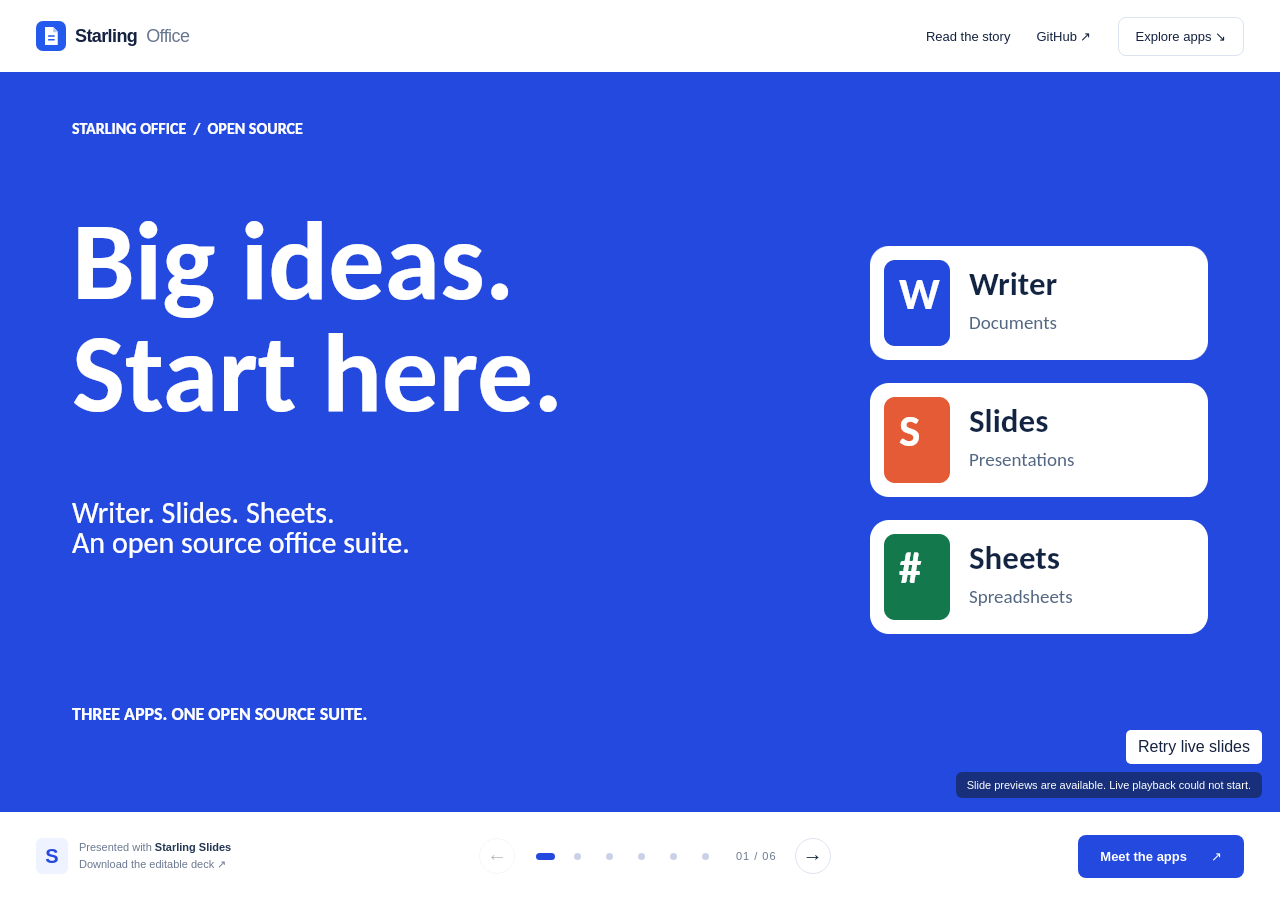
==== index.html @ 58fc08a1 "site: feature Writer, Slides, and Sheets across the landing deck" ====
<!doctype html>
<html lang="en">
<head>
  <meta charset="utf-8">
  <meta name="viewport" content="width=device-width, initial-scale=1">
  <meta name="theme-color" content="#2449df">
  <title>Starling Office — an open source office suite</title>
  <meta name="description" content="Big ideas start here. Writer, Slides, and Sheets: an open source office suite for documents, presentations, and spreadsheets. A presentation made and rendered with Starling Slides.">
  <link rel="canonical" href="https://openoffice.starling.build/">
  <meta property="og:title" content="Starling Office — big ideas start here">
  <meta property="og:description" content="Meet Writer, Slides, and Sheets. Documents, presentations, and spreadsheets, built in the open.">
  <meta property="og:type" content="website">
  <meta property="og:image" content="https://openoffice.starling.build/slides/wide-1.png?v=04f0ac3f4aed0755">
  <link rel="icon" href="favicon.svg" type="image/svg+xml">
  <link rel="stylesheet" href="styles.css?v=a0724e2d1c1235d0">
</head>
<body>
  <a class="skip" href="#presentation">Skip to presentation</a>
  <header class="header">
    <a class="brand" href="https://starling.build"><img src="favicon.svg" width="30" height="30" alt="">Starling <span>Office</span></a>
    <div class="header-links"><button id="read-text" type="button">Read the story</button><a href="https://github.com/starling-build/starling">GitHub ↗</a><a class="open-apps" href="#2">Explore apps ↘</a></div>
  </header>
  <main id="presentation" aria-label="Starling Office presentation">
    <div class="stage" id="stage">
      <picture id="poster"><source media="(max-aspect-ratio: 1/1)" srcset="slides/tall-1.png?v=04f0ac3f4aed0755"><img src="slides/wide-1.png?v=04f0ac3f4aed0755" alt="Big ideas. Start here. Writer, Slides, and Sheets. An open source office suite." fetchpriority="high" width="1280" height="720"></picture>
      <canvas id="starling" tabindex="0" role="img" aria-label="Starling Slides presentation" aria-describedby="slide-description"></canvas>
      <div class="load-status" id="load-status" role="status">Starting live slides…</div>
      <button id="retry" type="button" hidden>Retry live slides</button>
    </div>
    <p class="sr-only" id="slide-description">Writer, Slides, and Sheets. An open source office suite. Documents, presentations, and spreadsheets, built in the open.</p>
  </main>
  <footer class="controls">
    <div class="credit"><span class="slides-icon" aria-hidden="true">S</span><span>Presented with <strong>Starling Slides</strong><a id="download-deck" href="slides/landing-wide.pptx?v=04f0ac3f4aed0755" download>Download the editable deck ↗</a></span></div>
    <nav class="slide-navigation" aria-label="Presentation slides"><button id="previous" type="button" aria-label="Previous slide" disabled>←</button><div class="dots"><button type="button" data-slide="0" aria-label="Slide 1: Introduction" aria-current="step"></button><button type="button" data-slide="1" aria-label="Slide 2: Writer"></button><button type="button" data-slide="2" aria-label="Slide 3: Slides"></button><button type="button" data-slide="3" aria-label="Slide 4: Sheets"></button><button type="button" data-slide="4" aria-label="Slide 5: Platforms"></button><button type="button" data-slide="5" aria-label="Slide 6: Open source"></button></div><span id="position" aria-live="polite" aria-atomic="true">01 / 06</span><button id="next" type="button" aria-label="Next slide">→</button></nav>
    <a class="slide-action" id="slide-action" href="#2">Meet the apps <span aria-hidden="true">↗</span></a>
  </footer>
  <dialog id="story"><button id="close-story" type="button" aria-label="Close story">×</button><article>
    <h1>Starling Office</h1><h2>Big ideas. Start here.</h2><p>Writer, Slides, and Sheets. An open source office suite for documents, presentations, and spreadsheets.</p>
    <h2 id="writer-details">Writer — write something great.</h2><p>A familiar ribbon. A clean page. Fonts, styles, tables, and pictures. Open and save DOCX, RTF, Markdown, and plain text. <a href="https://writer.starling.build/">Open Writer</a>.</p>
    <h2 id="slides-details">Slides — make your point.</h2><p>Build presentations with themes, shapes, tables, charts, and animations. Present with speaker notes. Open and save PPTX. This page itself is an editable presentation rendered by Starling Slides.</p>
    <h2 id="sheets-details">Sheets — let the numbers tell the story.</h2><p>Organize data with formulas, tables, sorting, and filters. Work across multiple sheets, format cells, and open and save XLSX and CSV.</p>
    <h2>Your office. Everywhere.</h2><p>The platform roadmap spans macOS, Windows, Linux, iOS, Android, and the web.</p>
    <h2>Open code. Shared ambition.</h2><p>Writer, Slides, and Sheets are built on the Starling SDK. Apache 2.0 licensed. <a href="https://github.com/starling-build/starling">Explore the project</a>.</p>
  </article></dialog>
  <noscript><div class="no-script">Browse the <a href="slides/landing-wide.pptx?v=04f0ac3f4aed0755">presentation deck</a>, or <a href="https://writer.starling.build/">open Writer</a>. JavaScript enables live slides.</div></noscript>
  <script type="module" src="slides.js?v=04f0ac3f4aed0755"></script>
</body>
</html>
---- styles.css ----
:root { font-family: -apple-system,BlinkMacSystemFont,"Segoe UI",sans-serif; color:#152340; background:#f7f9ff; font-synthesis:none; }
* { box-sizing:border-box; }
body { margin:0; height:100vh; height:100dvh; display:grid; grid-template-rows:72px minmax(0,1fr) 88px; overflow:hidden; }
a { color:inherit; text-decoration:none; } a:hover { text-decoration:underline; text-underline-offset:4px; }
button { color:inherit; font:inherit; cursor:pointer; } button:disabled { cursor:default; opacity:.3; }
button:focus-visible,a:focus-visible,canvas:focus-visible { outline:3px solid #ffb640; outline-offset:4px; }
button[hidden] { display:none; }
.header { display:flex; align-items:center; justify-content:space-between; padding:0 36px; gap:20px; background:#fff; }
.brand { display:flex; align-items:center; gap:9px; font-size:18px; font-weight:750; letter-spacing:-.6px; }.brand span { font-weight:450; color:#687690; }
.header-links { display:flex; align-items:center; gap:26px; font-size:13px; }.header-links button { background:none; border:0; padding:10px 0; }
.open-apps { border:1px solid #dce3f0; border-radius:8px; padding:11px 17px; }
main { min-height:0; overflow:hidden; background:#2449df; }
.stage { width:100%; height:100%; position:relative; overflow:hidden; }
canvas,#poster { display:block; position:absolute; inset:0; width:100%; height:100%; }
canvas { touch-action:none; opacity:0; transition:opacity .25s; }
.stage.live canvas { opacity:1; }.stage.live #poster { visibility:hidden; }
#poster img { width:100%; height:100%; object-fit:contain; display:block; }
.load-status { position:absolute; bottom:14px; right:18px; padding:7px 11px; color:#fff; background:#142756b8; border-radius:6px; font-size:11px; pointer-events:none; }
.load-status:empty { display:none; } #retry { position:absolute; bottom:48px; right:18px; background:white; border:0; border-radius:5px; padding:8px 12px; }
.controls { background:#fff; display:flex; align-items:center; justify-content:space-between; gap:20px; padding:0 36px; }
.credit { display:flex; align-items:center; gap:11px; font-size:11px; color:#6c7991; }.credit strong { color:#243653; font-weight:650; }.credit a { display:block; font-size:11px; margin-top:5px; }.slides-icon { display:grid; place-items:center; width:32px; height:36px; background:#eff2ff; color:#2449df; font-weight:750; font-size:20px; border-radius:6px; }
.slide-navigation { display:flex; align-items:center; gap:18px; }.slide-navigation>button { width:36px; height:36px; border:1px solid #dce3f0; border-radius:50%; background:#fff; font-size:20px; }.dots { display:flex; gap:7px; }.dots button { width:25px; height:32px; position:relative; border:0; background:transparent; padding:0; }.dots button:before { content:""; width:7px; height:7px; border-radius:50%; position:absolute; left:9px; top:13px; background:#c9d2e5; }.dots button[aria-current]:before { background:#2449df; width:19px; border-radius:6px; left:3px; }
#position { font-size:11px; letter-spacing:1px; font-variant-numeric:tabular-nums; color:#6c7991; white-space:nowrap; }.slide-action { background:#2449df; color:#fff; border-radius:8px; padding:14px 22px; font-size:13px; font-weight:650; min-width:146px; display:flex; justify-content:space-between; gap:24px; }
.sr-only,.skip:not(:focus) { position:absolute; width:1px; height:1px; overflow:hidden; clip-path:inset(50%); white-space:nowrap; }.skip:focus { position:fixed; z-index:10; background:white; padding:12px; }
dialog { border:0; border-radius:14px; padding:40px; max-width:650px; max-height:85dvh; color:#152340; line-height:1.6; } dialog::backdrop { background:#081735a8; } dialog h1 { font-size:32px; } dialog h2 { margin-top:28px; } dialog a { color:#2449df; text-decoration:underline; } #close-story { position:sticky; top:0; z-index:1; float:right; border:0; background:#fff; font-size:30px; }.no-script { position:fixed; bottom:90px; left:20px; padding:10px; background:#fff; }
@media(max-width:760px) { body { grid-template-rows:60px minmax(0,1fr) 114px; }.header { padding:0 18px; }.brand { font-size:16px; }.brand img { width:26px; height:26px; }.header-links { gap:12px; }.header-links>a:not(.open-apps) { display:none; }.header-links button { font-size:11px; }.open-apps { font-size:11px; padding:9px; }.controls { padding:12px 18px; display:grid; grid-template-columns:1fr auto; gap:6px 16px; }.credit { grid-column:1; font-size:9px; gap:7px; }.credit a { font-size:9px; margin-top:3px; }.slides-icon { width:25px; height:28px; font-size:16px; }.slide-navigation { grid-row:1; grid-column:1/-1; justify-content:center; gap:10px; }.dots { gap:2px; }.slide-action { grid-row:2; grid-column:2; font-size:11px; padding:10px 12px; min-width:118px; }.load-status { font-size:10px; bottom:7px; right:8px; } }
@media(max-width:370px) { .slide-navigation { gap:6px; }.slide-navigation>button { width:32px; height:32px; }.dots button { width:21px; }.dots button:before { left:7px; }.dots button[aria-current]:before { width:17px; left:2px; } .header-links button { display:none; }.credit>span:last-child { max-width:140px; } }
@media(prefers-reduced-motion:reduce) { canvas { transition:none; } }
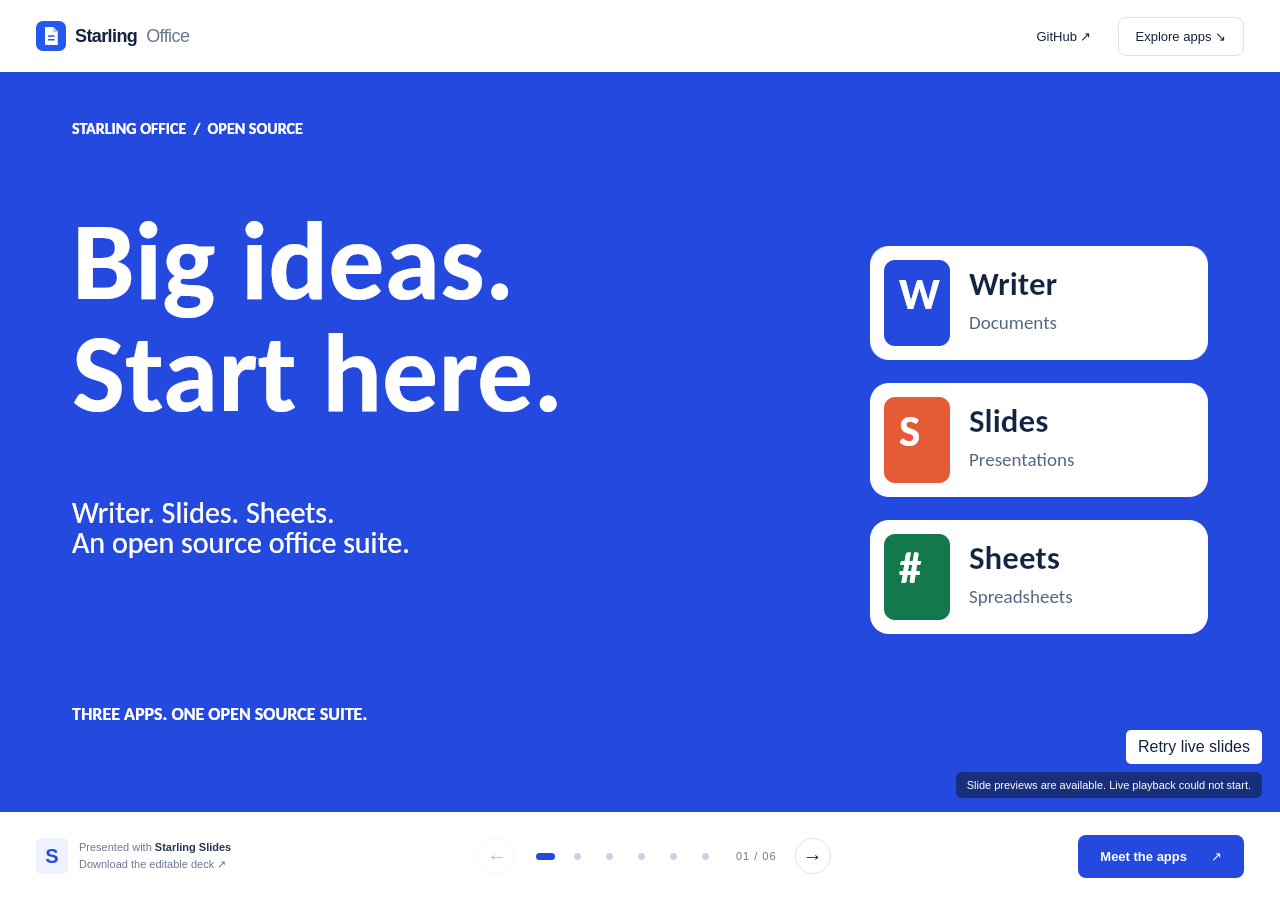
==== commit 503fdcbf: "site: publish editable Writer illustration and live app links Deploy the Office landing presentation" ====
--- a/index.html
+++ b/index.html
@@ -10,19 +10,19 @@
   <meta property="og:title" content="Starling Office — big ideas start here">
   <meta property="og:description" content="Meet Writer, Slides, and Sheets. Documents, presentations, and spreadsheets, built in the open.">
   <meta property="og:type" content="website">
-  <meta property="og:image" content="https://openoffice.starling.build/slides/wide-1.png?v=04f0ac3f4aed0755">
+  <meta property="og:image" content="https://openoffice.starling.build/slides/wide-1.png?v=437b6fef0f43a33a">
   <link rel="icon" href="favicon.svg" type="image/svg+xml">
-  <link rel="stylesheet" href="styles.css?v=a0724e2d1c1235d0">
+  <link rel="stylesheet" href="styles.css?v=a1c2450fe311304c">
 </head>
 <body>
   <a class="skip" href="#presentation">Skip to presentation</a>
   <header class="header">
     <a class="brand" href="https://starling.build"><img src="favicon.svg" width="30" height="30" alt="">Starling <span>Office</span></a>
-    <div class="header-links"><button id="read-text" type="button">Read the story</button><a href="https://github.com/starling-build/starling">GitHub ↗</a><a class="open-apps" href="#2">Explore apps ↘</a></div>
+    <div class="header-links"><a href="https://github.com/starling-build/starling">GitHub ↗</a><a class="open-apps" href="#2">Explore apps ↘</a></div>
   </header>
   <main id="presentation" aria-label="Starling Office presentation">
     <div class="stage" id="stage">
-      <picture id="poster"><source media="(max-aspect-ratio: 1/1)" srcset="slides/tall-1.png?v=04f0ac3f4aed0755"><img src="slides/wide-1.png?v=04f0ac3f4aed0755" alt="Big ideas. Start here. Writer, Slides, and Sheets. An open source office suite." fetchpriority="high" width="1280" height="720"></picture>
+      <picture id="poster"><source media="(max-aspect-ratio: 1/1)" srcset="slides/tall-1.png?v=437b6fef0f43a33a"><img src="slides/wide-1.png?v=437b6fef0f43a33a" alt="Big ideas. Start here. Writer, Slides, and Sheets. An open source office suite." fetchpriority="high" width="1280" height="720"></picture>
       <canvas id="starling" tabindex="0" role="img" aria-label="Starling Slides presentation" aria-describedby="slide-description"></canvas>
       <div class="load-status" id="load-status" role="status">Starting live slides…</div>
       <button id="retry" type="button" hidden>Retry live slides</button>
@@ -30,19 +30,11 @@
     <p class="sr-only" id="slide-description">Writer, Slides, and Sheets. An open source office suite. Documents, presentations, and spreadsheets, built in the open.</p>
   </main>
   <footer class="controls">
-    <div class="credit"><span class="slides-icon" aria-hidden="true">S</span><span>Presented with <strong>Starling Slides</strong><a id="download-deck" href="slides/landing-wide.pptx?v=04f0ac3f4aed0755" download>Download the editable deck ↗</a></span></div>
+    <div class="credit"><span class="slides-icon" aria-hidden="true">S</span><span>Presented with <strong>Starling Slides</strong><a id="download-deck" href="slides/landing-wide.pptx?v=437b6fef0f43a33a" download>Download the editable deck ↗</a></span></div>
     <nav class="slide-navigation" aria-label="Presentation slides"><button id="previous" type="button" aria-label="Previous slide" disabled>←</button><div class="dots"><button type="button" data-slide="0" aria-label="Slide 1: Introduction" aria-current="step"></button><button type="button" data-slide="1" aria-label="Slide 2: Writer"></button><button type="button" data-slide="2" aria-label="Slide 3: Slides"></button><button type="button" data-slide="3" aria-label="Slide 4: Sheets"></button><button type="button" data-slide="4" aria-label="Slide 5: Platforms"></button><button type="button" data-slide="5" aria-label="Slide 6: Open source"></button></div><span id="position" aria-live="polite" aria-atomic="true">01 / 06</span><button id="next" type="button" aria-label="Next slide">→</button></nav>
     <a class="slide-action" id="slide-action" href="#2">Meet the apps <span aria-hidden="true">↗</span></a>
   </footer>
-  <dialog id="story"><button id="close-story" type="button" aria-label="Close story">×</button><article>
-    <h1>Starling Office</h1><h2>Big ideas. Start here.</h2><p>Writer, Slides, and Sheets. An open source office suite for documents, presentations, and spreadsheets.</p>
-    <h2 id="writer-details">Writer — write something great.</h2><p>A familiar ribbon. A clean page. Fonts, styles, tables, and pictures. Open and save DOCX, RTF, Markdown, and plain text. <a href="https://writer.starling.build/">Open Writer</a>.</p>
-    <h2 id="slides-details">Slides — make your point.</h2><p>Build presentations with themes, shapes, tables, charts, and animations. Present with speaker notes. Open and save PPTX. This page itself is an editable presentation rendered by Starling Slides.</p>
-    <h2 id="sheets-details">Sheets — let the numbers tell the story.</h2><p>Organize data with formulas, tables, sorting, and filters. Work across multiple sheets, format cells, and open and save XLSX and CSV.</p>
-    <h2>Your office. Everywhere.</h2><p>The platform roadmap spans macOS, Windows, Linux, iOS, Android, and the web.</p>
-    <h2>Open code. Shared ambition.</h2><p>Writer, Slides, and Sheets are built on the Starling SDK. Apache 2.0 licensed. <a href="https://github.com/starling-build/starling">Explore the project</a>.</p>
-  </article></dialog>
-  <noscript><div class="no-script">Browse the <a href="slides/landing-wide.pptx?v=04f0ac3f4aed0755">presentation deck</a>, or <a href="https://writer.starling.build/">open Writer</a>. JavaScript enables live slides.</div></noscript>
-  <script type="module" src="slides.js?v=04f0ac3f4aed0755"></script>
+  <noscript><div class="no-script">Browse the <a href="slides/landing-wide.pptx?v=437b6fef0f43a33a">presentation deck</a>, or <a href="https://writer.starling.build/">open Writer</a>. JavaScript enables live slides.</div></noscript>
+  <script type="module" src="slides.js?v=437b6fef0f43a33a"></script>
 </body>
 </html>
--- a/styles.css
+++ b/styles.css
@@ -7,7 +7,7 @@
 button[hidden] { display:none; }
 .header { display:flex; align-items:center; justify-content:space-between; padding:0 36px; gap:20px; background:#fff; }
 .brand { display:flex; align-items:center; gap:9px; font-size:18px; font-weight:750; letter-spacing:-.6px; }.brand span { font-weight:450; color:#687690; }
-.header-links { display:flex; align-items:center; gap:26px; font-size:13px; }.header-links button { background:none; border:0; padding:10px 0; }
+.header-links { display:flex; align-items:center; gap:26px; font-size:13px; }
 .open-apps { border:1px solid #dce3f0; border-radius:8px; padding:11px 17px; }
 main { min-height:0; overflow:hidden; background:#2449df; }
 .stage { width:100%; height:100%; position:relative; overflow:hidden; }
@@ -22,7 +22,7 @@
 .slide-navigation { display:flex; align-items:center; gap:18px; }.slide-navigation>button { width:36px; height:36px; border:1px solid #dce3f0; border-radius:50%; background:#fff; font-size:20px; }.dots { display:flex; gap:7px; }.dots button { width:25px; height:32px; position:relative; border:0; background:transparent; padding:0; }.dots button:before { content:""; width:7px; height:7px; border-radius:50%; position:absolute; left:9px; top:13px; background:#c9d2e5; }.dots button[aria-current]:before { background:#2449df; width:19px; border-radius:6px; left:3px; }
 #position { font-size:11px; letter-spacing:1px; font-variant-numeric:tabular-nums; color:#6c7991; white-space:nowrap; }.slide-action { background:#2449df; color:#fff; border-radius:8px; padding:14px 22px; font-size:13px; font-weight:650; min-width:146px; display:flex; justify-content:space-between; gap:24px; }
 .sr-only,.skip:not(:focus) { position:absolute; width:1px; height:1px; overflow:hidden; clip-path:inset(50%); white-space:nowrap; }.skip:focus { position:fixed; z-index:10; background:white; padding:12px; }
-dialog { border:0; border-radius:14px; padding:40px; max-width:650px; max-height:85dvh; color:#152340; line-height:1.6; } dialog::backdrop { background:#081735a8; } dialog h1 { font-size:32px; } dialog h2 { margin-top:28px; } dialog a { color:#2449df; text-decoration:underline; } #close-story { position:sticky; top:0; z-index:1; float:right; border:0; background:#fff; font-size:30px; }.no-script { position:fixed; bottom:90px; left:20px; padding:10px; background:#fff; }
-@media(max-width:760px) { body { grid-template-rows:60px minmax(0,1fr) 114px; }.header { padding:0 18px; }.brand { font-size:16px; }.brand img { width:26px; height:26px; }.header-links { gap:12px; }.header-links>a:not(.open-apps) { display:none; }.header-links button { font-size:11px; }.open-apps { font-size:11px; padding:9px; }.controls { padding:12px 18px; display:grid; grid-template-columns:1fr auto; gap:6px 16px; }.credit { grid-column:1; font-size:9px; gap:7px; }.credit a { font-size:9px; margin-top:3px; }.slides-icon { width:25px; height:28px; font-size:16px; }.slide-navigation { grid-row:1; grid-column:1/-1; justify-content:center; gap:10px; }.dots { gap:2px; }.slide-action { grid-row:2; grid-column:2; font-size:11px; padding:10px 12px; min-width:118px; }.load-status { font-size:10px; bottom:7px; right:8px; } }
-@media(max-width:370px) { .slide-navigation { gap:6px; }.slide-navigation>button { width:32px; height:32px; }.dots button { width:21px; }.dots button:before { left:7px; }.dots button[aria-current]:before { width:17px; left:2px; } .header-links button { display:none; }.credit>span:last-child { max-width:140px; } }
+.no-script { position:fixed; bottom:90px; left:20px; padding:10px; background:#fff; }
+@media(max-width:760px) { body { grid-template-rows:60px minmax(0,1fr) 114px; }.header { padding:0 18px; }.brand { font-size:16px; }.brand img { width:26px; height:26px; }.header-links { gap:12px; }.header-links>a:not(.open-apps) { display:none; }.open-apps { font-size:11px; padding:9px; }.controls { padding:12px 18px; display:grid; grid-template-columns:1fr auto; gap:6px 16px; }.credit { grid-column:1; font-size:9px; gap:7px; }.credit a { font-size:9px; margin-top:3px; }.slides-icon { width:25px; height:28px; font-size:16px; }.slide-navigation { grid-row:1; grid-column:1/-1; justify-content:center; gap:10px; }.dots { gap:2px; }.slide-action { grid-row:2; grid-column:2; font-size:11px; padding:10px 12px; min-width:118px; }.load-status { font-size:10px; bottom:7px; right:8px; } }
+@media(max-width:370px) { .slide-navigation { gap:6px; }.slide-navigation>button { width:32px; height:32px; }.dots button { width:21px; }.dots button:before { left:7px; }.dots button[aria-current]:before { width:17px; left:2px; } .credit>span:last-child { max-width:140px; } }
 @media(prefers-reduced-motion:reduce) { canvas { transition:none; } }
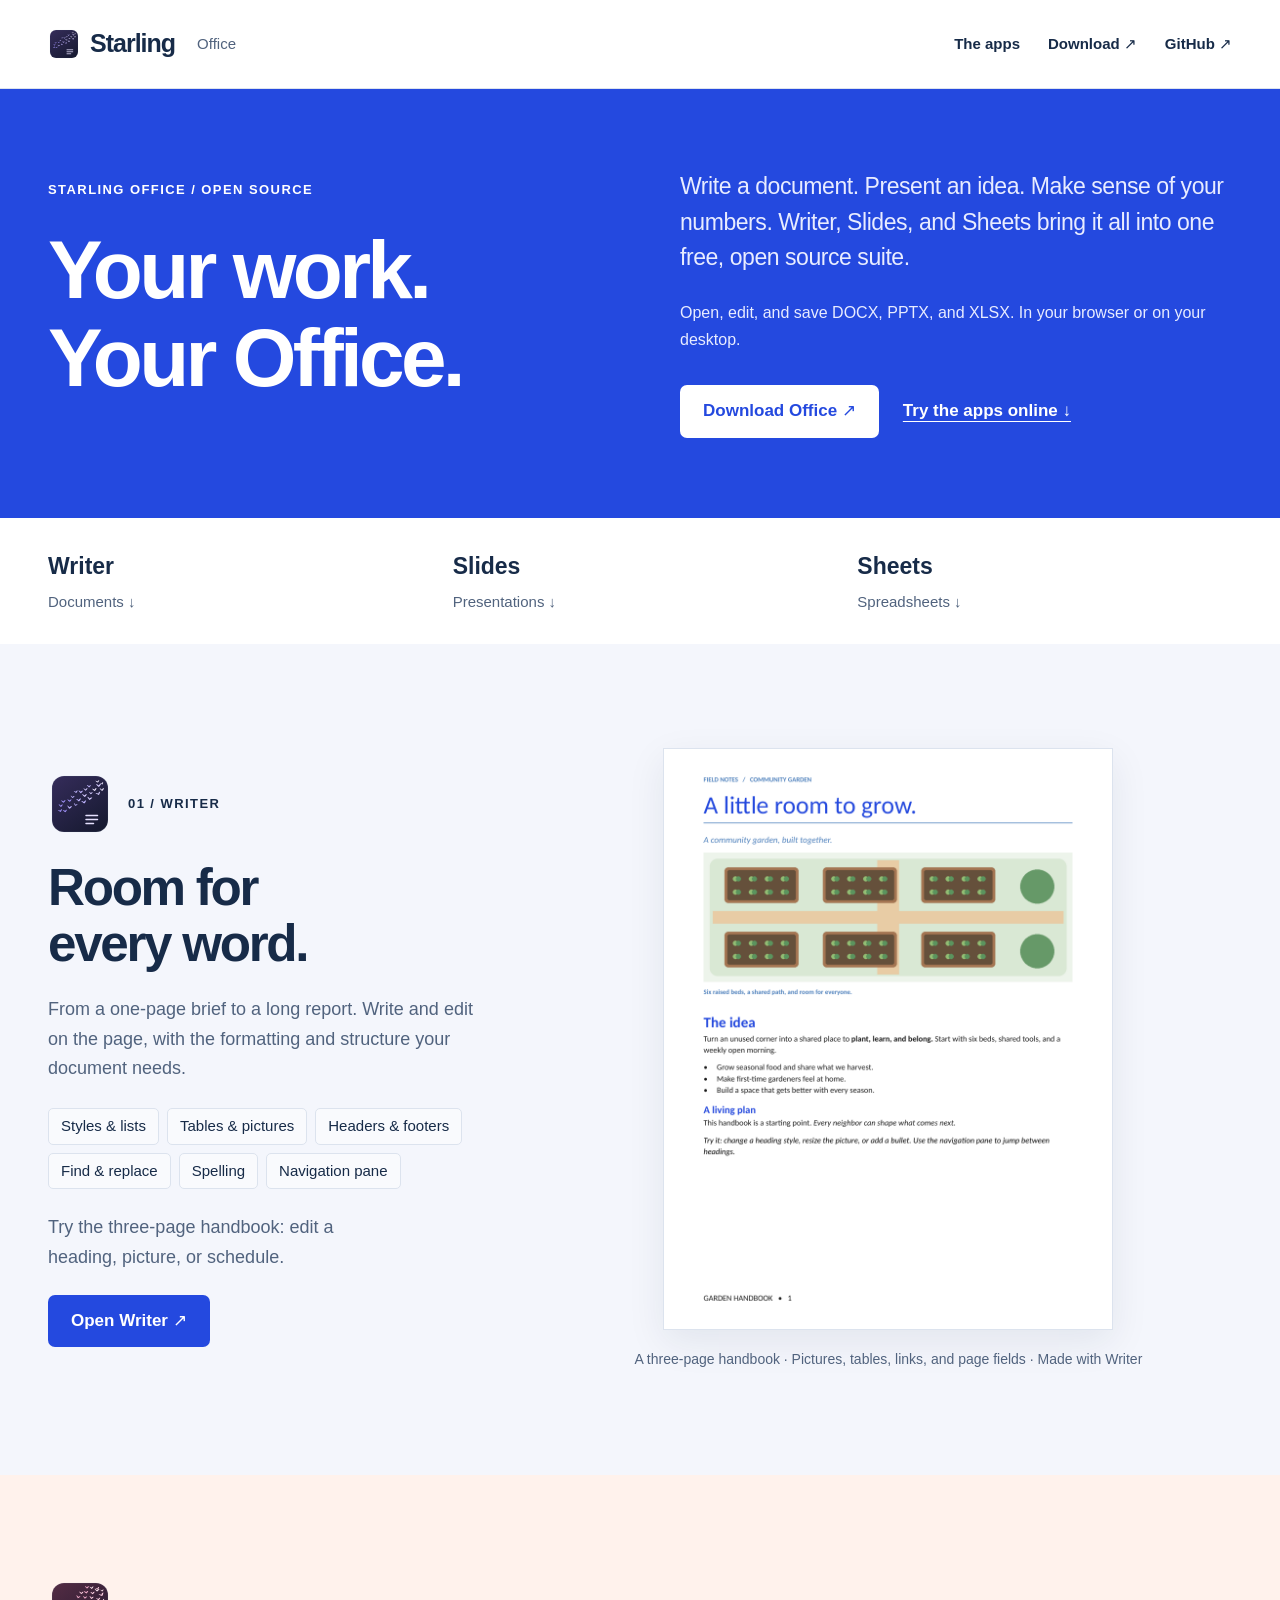
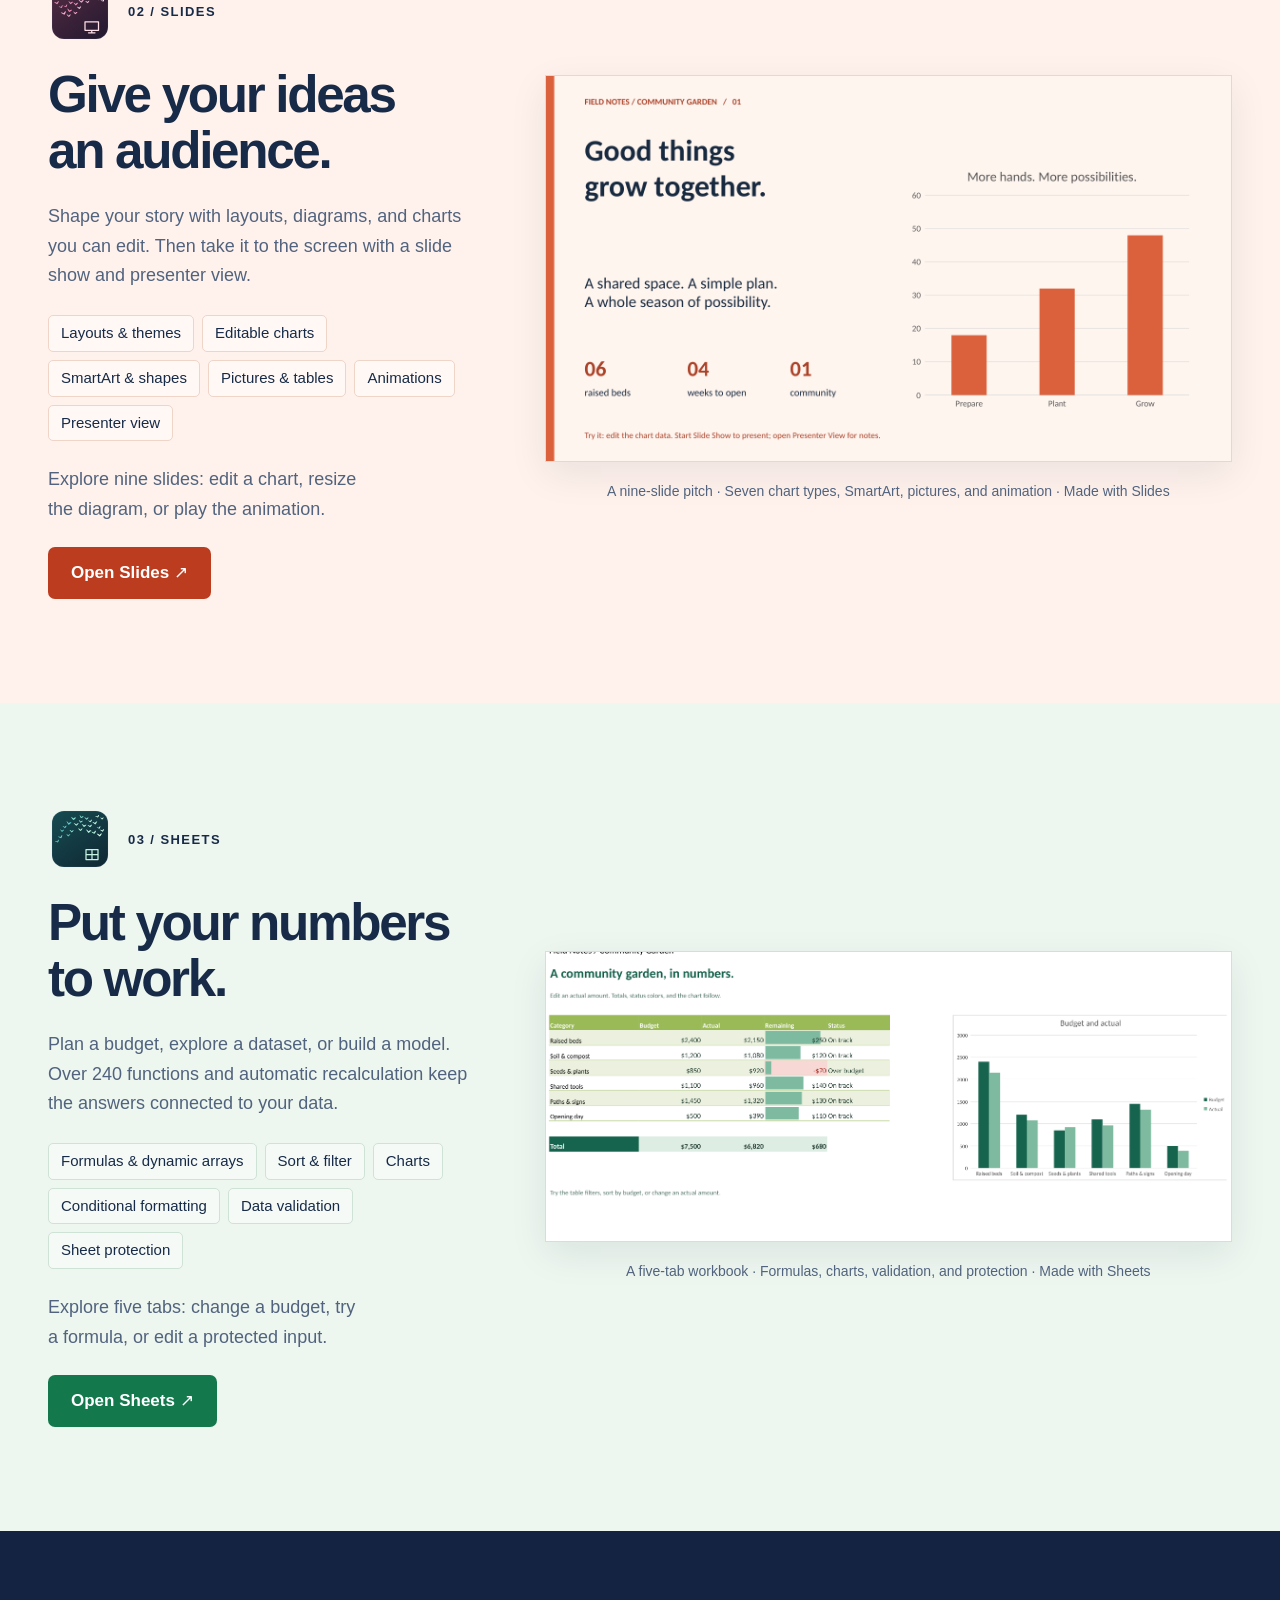
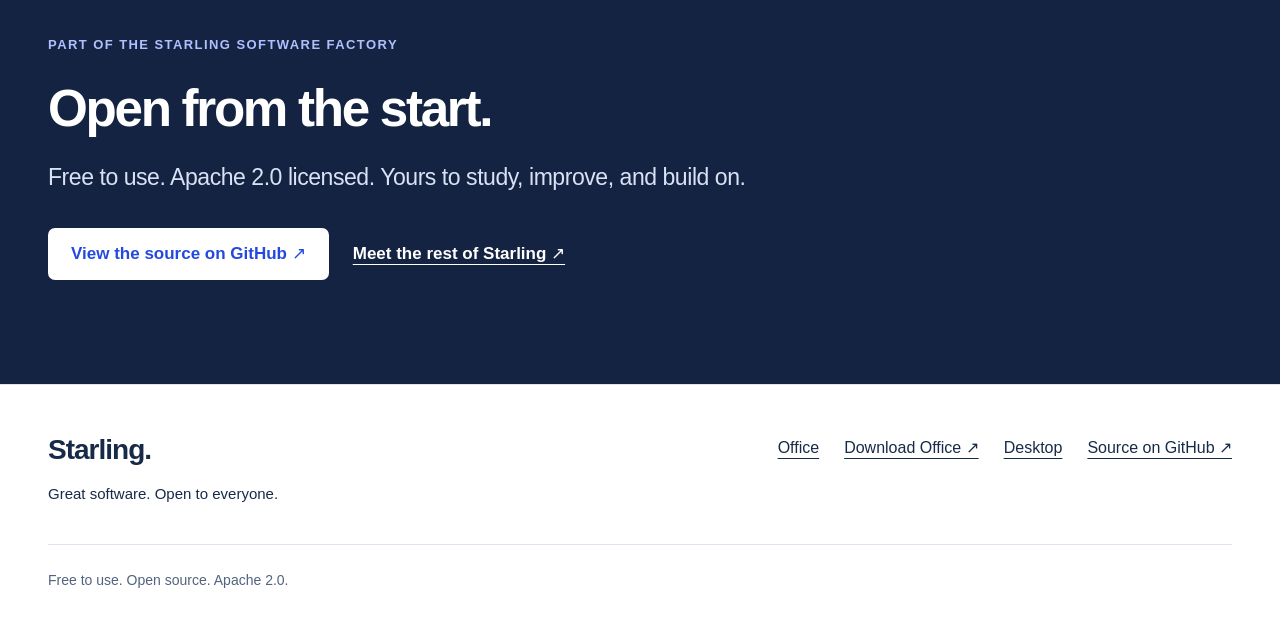
==== commit 19e0a6b4: "site: publish Office showcases and downloads @ 06ed9c7a" ====
--- a/index.html
+++ b/index.html
@@ -1,40 +1,272 @@
 <!doctype html>
 <html lang="en">
-<head>
-  <meta charset="utf-8">
-  <meta name="viewport" content="width=device-width, initial-scale=1">
-  <meta name="theme-color" content="#2449df">
-  <title>Starling Office — an open source office suite</title>
-  <meta name="description" content="Big ideas start here. Writer, Slides, and Sheets: an open source office suite for documents, presentations, and spreadsheets. A presentation made and rendered with Starling Slides.">
-  <link rel="canonical" href="https://openoffice.starling.build/">
-  <meta property="og:title" content="Starling Office — big ideas start here">
-  <meta property="og:description" content="Meet Writer, Slides, and Sheets. Documents, presentations, and spreadsheets, built in the open.">
-  <meta property="og:type" content="website">
-  <meta property="og:image" content="https://openoffice.starling.build/slides/wide-1.png?v=437b6fef0f43a33a">
-  <link rel="icon" href="favicon.svg" type="image/svg+xml">
-  <link rel="stylesheet" href="styles.css?v=a1c2450fe311304c">
-</head>
-<body>
-  <a class="skip" href="#presentation">Skip to presentation</a>
-  <header class="header">
-    <a class="brand" href="https://starling.build"><img src="favicon.svg" width="30" height="30" alt="">Starling <span>Office</span></a>
-    <div class="header-links"><a href="https://github.com/starling-build/starling">GitHub ↗</a><a class="open-apps" href="#2">Explore apps ↘</a></div>
-  </header>
-  <main id="presentation" aria-label="Starling Office presentation">
-    <div class="stage" id="stage">
-      <picture id="poster"><source media="(max-aspect-ratio: 1/1)" srcset="slides/tall-1.png?v=437b6fef0f43a33a"><img src="slides/wide-1.png?v=437b6fef0f43a33a" alt="Big ideas. Start here. Writer, Slides, and Sheets. An open source office suite." fetchpriority="high" width="1280" height="720"></picture>
-      <canvas id="starling" tabindex="0" role="img" aria-label="Starling Slides presentation" aria-describedby="slide-description"></canvas>
-      <div class="load-status" id="load-status" role="status">Starting live slides…</div>
-      <button id="retry" type="button" hidden>Retry live slides</button>
-    </div>
-    <p class="sr-only" id="slide-description">Writer, Slides, and Sheets. An open source office suite. Documents, presentations, and spreadsheets, built in the open.</p>
-  </main>
-  <footer class="controls">
-    <div class="credit"><span class="slides-icon" aria-hidden="true">S</span><span>Presented with <strong>Starling Slides</strong><a id="download-deck" href="slides/landing-wide.pptx?v=437b6fef0f43a33a" download>Download the editable deck ↗</a></span></div>
-    <nav class="slide-navigation" aria-label="Presentation slides"><button id="previous" type="button" aria-label="Previous slide" disabled>←</button><div class="dots"><button type="button" data-slide="0" aria-label="Slide 1: Introduction" aria-current="step"></button><button type="button" data-slide="1" aria-label="Slide 2: Writer"></button><button type="button" data-slide="2" aria-label="Slide 3: Slides"></button><button type="button" data-slide="3" aria-label="Slide 4: Sheets"></button><button type="button" data-slide="4" aria-label="Slide 5: Platforms"></button><button type="button" data-slide="5" aria-label="Slide 6: Open source"></button></div><span id="position" aria-live="polite" aria-atomic="true">01 / 06</span><button id="next" type="button" aria-label="Next slide">→</button></nav>
-    <a class="slide-action" id="slide-action" href="#2">Meet the apps <span aria-hidden="true">↗</span></a>
-  </footer>
-  <noscript><div class="no-script">Browse the <a href="slides/landing-wide.pptx?v=437b6fef0f43a33a">presentation deck</a>, or <a href="https://writer.starling.build/">open Writer</a>. JavaScript enables live slides.</div></noscript>
-  <script type="module" src="slides.js?v=437b6fef0f43a33a"></script>
-</body>
+  <head>
+    <meta charset="utf-8" />
+    <meta name="viewport" content="width=device-width, initial-scale=1" />
+    <title>Starling Office — Writer, Slides, and Sheets</title>
+    <meta
+      name="description"
+      content="A free, open source office suite for documents, presentations, and spreadsheets. Edit DOCX, PPTX, and XLSX with Writer, Slides, and Sheets. Try an editable example in your browser."
+    />
+    <link rel="canonical" href="https://openoffice.starling.build/" />
+    <meta
+      property="og:title"
+      content="Starling Office — Writer, Slides, and Sheets"
+    />
+    <meta
+      property="og:description"
+      content="Your work. Your Office. A free, open source suite for documents, presentations, and spreadsheets. Open an example and make it your own."
+    />
+    <meta property="og:type" content="website" />
+    <meta property="og:url" content="https://openoffice.starling.build/" />
+    <meta
+      property="og:image"
+      content="https://starling.build/img/starling-factory.png"
+    />
+    <link
+      rel="icon"
+      href="../img/office/starling-writer.svg?v=6b4af29d83e0"
+      type="image/svg+xml"
+    />
+    <link rel="stylesheet" href="../styles.css?v=a0f2c3fbfe18" />
+  </head>
+  <body class="office-page">
+    <a class="skip-link" href="#main">Skip to content</a>
+    <header class="site-header">
+      <div class="header-inner">
+        <a class="brand" href="https://starling.build/"
+          ><img
+            src="../img/office/starling-writer.svg?v=6b4af29d83e0"
+            width="32"
+            height="32"
+            alt=""
+          />Starling<span>Office</span></a
+        >
+        <nav aria-label="Main navigation">
+          <a href="#apps">The apps</a
+          ><a href="download.html">Download <span aria-hidden="true">↗</span></a
+          ><a href="https://github.com/starling-build/starling"
+            >GitHub <span aria-hidden="true">↗</span></a
+          >
+        </nav>
+      </div>
+    </header>
+    <main id="main">
+      <section class="hero hero-blue">
+        <div class="wrap hero-grid">
+          <div>
+            <p class="eyebrow">STARLING OFFICE / OPEN SOURCE</p>
+            <h1>Your work.<br />Your Office.</h1>
+          </div>
+          <div>
+            <p class="lead">
+              Write a document. Present an idea. Make sense of your numbers.
+              Writer, Slides, and Sheets bring it all into one free, open source
+              suite.
+            </p>
+            <p class="hero-note">
+              Open, edit, and save DOCX, PPTX, and XLSX. In your browser or on
+              your desktop.
+            </p>
+            <div class="actions">
+              <a class="button button-light" href="download.html"
+                >Download Office ↗</a
+              >
+              <a class="text-link" href="#apps">Try the apps online ↓</a>
+            </div>
+          </div>
+        </div>
+      </section>
+      <nav class="section-nav wrap" aria-label="Office applications" id="apps">
+        <a href="#writer">Writer <span>Documents ↓</span></a
+        ><a href="#slides">Slides <span>Presentations ↓</span></a
+        ><a href="#sheets">Sheets <span>Spreadsheets ↓</span></a>
+      </nav>
+      <section class="section product-detail writer-section" id="writer">
+        <div class="wrap sample-layout">
+          <div class="sample-info">
+            <div class="app-heading">
+              <img
+                class="app-icon office-app-icon"
+                src="../img/office/starling-writer.svg?v=6b4af29d83e0"
+                width="64"
+                height="64"
+                alt=""
+              />
+              <p class="eyebrow">01 / WRITER</p>
+            </div>
+            <h2>Room for every word.</h2>
+            <p>
+              From a one-page brief to a long report. Write and edit on the
+              page, with the formatting and structure your document needs.
+            </p>
+            <ul class="sample-capabilities" aria-label="Writer features">
+              <li>Styles &amp; lists</li>
+              <li>Tables &amp; pictures</li>
+              <li>Headers &amp; footers</li>
+              <li>Find &amp; replace</li>
+              <li>Spelling</li>
+              <li>Navigation pane</li>
+            </ul>
+            <p class="sample-try">
+              Try the three-page handbook: edit a heading, picture, or schedule.
+            </p>
+            <a class="button" href="https://writer.starling.build/">Open Writer ↗</a>
+          </div>
+          <figure class="sample-preview">
+            <a href="https://writer.starling.build/" aria-label="Open Writer">
+              <img
+                src="images/writer-sample.png?v=518bfe50d522"
+                width="918"
+                height="1188"
+                loading="lazy"
+                decoding="async"
+                alt="The first page of a three-page garden handbook, with a site-plan picture, headings, bullet points, a header, and page numbering."
+              />
+            </a>
+            <figcaption>
+              A three-page handbook · Pictures, tables, links, and page fields ·
+              Made with Writer
+            </figcaption>
+          </figure>
+        </div>
+      </section>
+      <section class="section product-detail slides-section" id="slides">
+        <div class="wrap sample-layout">
+          <div class="sample-info">
+            <div class="app-heading">
+              <img
+                class="app-icon office-app-icon"
+                src="../img/office/starling-slides.svg?v=df5d57af5766"
+                width="64"
+                height="64"
+                alt=""
+              />
+              <p class="eyebrow">02 / SLIDES</p>
+            </div>
+            <h2>Give your ideas<br />an audience.</h2>
+            <p>
+              Shape your story with layouts, diagrams, and charts you can edit.
+              Then take it to the screen with a slide show and presenter view.
+            </p>
+            <ul class="sample-capabilities" aria-label="Slides features">
+              <li>Layouts &amp; themes</li>
+              <li>Editable charts</li>
+              <li>SmartArt &amp; shapes</li>
+              <li>Pictures &amp; tables</li>
+              <li>Animations</li>
+              <li>Presenter view</li>
+            </ul>
+            <p class="sample-try">
+              Explore nine slides: edit a chart, resize the diagram, or play the
+              animation.
+            </p>
+            <a class="button" href="https://slides.starling.build/">Open Slides ↗</a>
+          </div>
+          <figure class="sample-preview">
+            <a href="https://slides.starling.build/" aria-label="Open Slides">
+              <img
+                src="images/slides-sample.png?v=7f7daf98b905"
+                width="1440"
+                height="810"
+                loading="lazy"
+                decoding="async"
+                alt="The first of nine sample slides, with a title, planning figures, and an editable column chart."
+              />
+            </a>
+            <figcaption>
+              A nine-slide pitch · Seven chart types, SmartArt, pictures, and
+              animation · Made with Slides
+            </figcaption>
+          </figure>
+        </div>
+      </section>
+      <section class="section product-detail sheets-section" id="sheets">
+        <div class="wrap sample-layout">
+          <div class="sample-info">
+            <div class="app-heading">
+              <img
+                class="app-icon office-app-icon"
+                src="../img/office/starling-sheets.svg?v=6875645b7aa3"
+                width="64"
+                height="64"
+                alt=""
+              />
+              <p class="eyebrow">03 / SHEETS</p>
+            </div>
+            <h2>Put your numbers<br />to work.</h2>
+            <p>
+              Plan a budget, explore a dataset, or build a model. Over 240
+              functions and automatic recalculation keep the answers connected
+              to your data.
+            </p>
+            <ul class="sample-capabilities" aria-label="Sheets features">
+              <li>Formulas &amp; dynamic arrays</li>
+              <li>Sort &amp; filter</li>
+              <li>Charts</li>
+              <li>Conditional formatting</li>
+              <li>Data validation</li>
+              <li>Sheet protection</li>
+            </ul>
+            <p class="sample-try">
+              Explore five tabs: change a budget, try a formula, or edit a
+              protected input.
+            </p>
+            <a class="button" href="https://sheets.starling.build/">Open Sheets ↗</a>
+          </div>
+          <figure class="sample-preview">
+            <a href="https://sheets.starling.build/" aria-label="Open Sheets">
+              <img
+                src="images/sheets-sample.png?v=70f87c20bc0a"
+                width="1441"
+                height="607"
+                loading="lazy"
+                decoding="async"
+                alt="The budget tab of a five-sheet workbook, with conditional formatting, formulas, a filterable table, and a budget-versus-actual chart."
+              />
+            </a>
+            <figcaption>
+              A five-tab workbook · Formulas, charts, validation, and protection
+              · Made with Sheets
+            </figcaption>
+          </figure>
+        </div>
+      </section>
+      <section class="section open-banner">
+        <div class="wrap">
+          <p class="eyebrow">PART OF THE STARLING SOFTWARE FACTORY</p>
+          <h2>Open from the start.</h2>
+          <p class="lead">
+            Free to use. Apache 2.0 licensed. Yours to study, improve, and build
+            on.
+          </p>
+          <div class="actions">
+            <a
+              class="button button-light"
+              href="https://github.com/starling-build/starling"
+              >View the source on GitHub ↗</a
+            ><a class="text-link" href="https://starling.build/"
+              >Meet the rest of Starling ↗</a
+            >
+          </div>
+        </div>
+      </section>
+    </main>
+    <footer class="site-footer">
+      <div class="wrap footer-inner">
+        <div>
+          <a class="footer-brand" href="https://starling.build/">Starling.</a>
+          <p>Great software. Open to everyone.</p>
+        </div>
+        <nav aria-label="Footer navigation">
+          <a href="#apps">Office</a><a href="download.html">Download Office ↗</a
+          ><a href="https://starling.build/desktop/">Desktop</a
+          ><a href="https://github.com/starling-build/starling"
+            >Source on GitHub ↗</a
+          >
+        </nav>
+        <p class="fine">Free to use. Open source. Apache 2.0.</p>
+      </div>
+    </footer>
+  </body>
 </html>
--- a/styles.css
+++ b/styles.css
@@ -1,28 +1,994 @@
-:root { font-family: -apple-system,BlinkMacSystemFont,"Segoe UI",sans-serif; color:#152340; background:#f7f9ff; font-synthesis:none; }
-* { box-sizing:border-box; }
-body { margin:0; height:100vh; height:100dvh; display:grid; grid-template-rows:72px minmax(0,1fr) 88px; overflow:hidden; }
-a { color:inherit; text-decoration:none; } a:hover { text-decoration:underline; text-underline-offset:4px; }
-button { color:inherit; font:inherit; cursor:pointer; } button:disabled { cursor:default; opacity:.3; }
-button:focus-visible,a:focus-visible,canvas:focus-visible { outline:3px solid #ffb640; outline-offset:4px; }
-button[hidden] { display:none; }
-.header { display:flex; align-items:center; justify-content:space-between; padding:0 36px; gap:20px; background:#fff; }
-.brand { display:flex; align-items:center; gap:9px; font-size:18px; font-weight:750; letter-spacing:-.6px; }.brand span { font-weight:450; color:#687690; }
-.header-links { display:flex; align-items:center; gap:26px; font-size:13px; }
-.open-apps { border:1px solid #dce3f0; border-radius:8px; padding:11px 17px; }
-main { min-height:0; overflow:hidden; background:#2449df; }
-.stage { width:100%; height:100%; position:relative; overflow:hidden; }
-canvas,#poster { display:block; position:absolute; inset:0; width:100%; height:100%; }
-canvas { touch-action:none; opacity:0; transition:opacity .25s; }
-.stage.live canvas { opacity:1; }.stage.live #poster { visibility:hidden; }
-#poster img { width:100%; height:100%; object-fit:contain; display:block; }
-.load-status { position:absolute; bottom:14px; right:18px; padding:7px 11px; color:#fff; background:#142756b8; border-radius:6px; font-size:11px; pointer-events:none; }
-.load-status:empty { display:none; } #retry { position:absolute; bottom:48px; right:18px; background:white; border:0; border-radius:5px; padding:8px 12px; }
-.controls { background:#fff; display:flex; align-items:center; justify-content:space-between; gap:20px; padding:0 36px; }
-.credit { display:flex; align-items:center; gap:11px; font-size:11px; color:#6c7991; }.credit strong { color:#243653; font-weight:650; }.credit a { display:block; font-size:11px; margin-top:5px; }.slides-icon { display:grid; place-items:center; width:32px; height:36px; background:#eff2ff; color:#2449df; font-weight:750; font-size:20px; border-radius:6px; }
-.slide-navigation { display:flex; align-items:center; gap:18px; }.slide-navigation>button { width:36px; height:36px; border:1px solid #dce3f0; border-radius:50%; background:#fff; font-size:20px; }.dots { display:flex; gap:7px; }.dots button { width:25px; height:32px; position:relative; border:0; background:transparent; padding:0; }.dots button:before { content:""; width:7px; height:7px; border-radius:50%; position:absolute; left:9px; top:13px; background:#c9d2e5; }.dots button[aria-current]:before { background:#2449df; width:19px; border-radius:6px; left:3px; }
-#position { font-size:11px; letter-spacing:1px; font-variant-numeric:tabular-nums; color:#6c7991; white-space:nowrap; }.slide-action { background:#2449df; color:#fff; border-radius:8px; padding:14px 22px; font-size:13px; font-weight:650; min-width:146px; display:flex; justify-content:space-between; gap:24px; }
-.sr-only,.skip:not(:focus) { position:absolute; width:1px; height:1px; overflow:hidden; clip-path:inset(50%); white-space:nowrap; }.skip:focus { position:fixed; z-index:10; background:white; padding:12px; }
-.no-script { position:fixed; bottom:90px; left:20px; padding:10px; background:#fff; }
-@media(max-width:760px) { body { grid-template-rows:60px minmax(0,1fr) 114px; }.header { padding:0 18px; }.brand { font-size:16px; }.brand img { width:26px; height:26px; }.header-links { gap:12px; }.header-links>a:not(.open-apps) { display:none; }.open-apps { font-size:11px; padding:9px; }.controls { padding:12px 18px; display:grid; grid-template-columns:1fr auto; gap:6px 16px; }.credit { grid-column:1; font-size:9px; gap:7px; }.credit a { font-size:9px; margin-top:3px; }.slides-icon { width:25px; height:28px; font-size:16px; }.slide-navigation { grid-row:1; grid-column:1/-1; justify-content:center; gap:10px; }.dots { gap:2px; }.slide-action { grid-row:2; grid-column:2; font-size:11px; padding:10px 12px; min-width:118px; }.load-status { font-size:10px; bottom:7px; right:8px; } }
-@media(max-width:370px) { .slide-navigation { gap:6px; }.slide-navigation>button { width:32px; height:32px; }.dots button { width:21px; }.dots button:before { left:7px; }.dots button[aria-current]:before { width:17px; left:2px; } .credit>span:last-child { max-width:140px; } }
-@media(prefers-reduced-motion:reduce) { canvas { transition:none; } }
+:root {
+  font-family: -apple-system, BlinkMacSystemFont, "Segoe UI", sans-serif;
+  color: #18382d;
+  background: #fcfdfa;
+  font-synthesis: none;
+  --accent: #165b46;
+  --ink: #18382d;
+  --muted: #50665b;
+  --line: #dce5de;
+  --paper: #fcfdfa;
+}
+* {
+  box-sizing: border-box;
+}
+html {
+  scroll-behavior: smooth;
+  scroll-padding-top: 28px;
+}
+body {
+  margin: 0;
+  font-size: 18px;
+  line-height: 1.65;
+}
+a {
+  color: inherit;
+  text-decoration-thickness: 1px;
+  text-underline-offset: 5px;
+}
+a:hover {
+  text-decoration-thickness: 2px;
+}
+a:focus-visible,
+button:focus-visible,
+video:focus-visible {
+  outline: 3px solid #df9626;
+  outline-offset: 5px;
+}
+img {
+  display: block;
+  max-width: 100%;
+  height: auto;
+}
+figure {
+  margin: 0;
+}
+p {
+  margin: 0 0 22px;
+}
+h1,
+h2,
+h3,
+h4 {
+  line-height: 1.08;
+  letter-spacing: -0.045em;
+  margin: 0 0 24px;
+  font-weight: 720;
+  text-wrap: balance;
+}
+h1 {
+  font-size: clamp(48px, 6.4vw, 94px);
+}
+h2 {
+  font-size: clamp(36px, 4vw, 60px);
+}
+h3 {
+  font-size: clamp(30px, 3vw, 44px);
+}
+h4 {
+  font-size: 26px;
+}
+p,
+li {
+  overflow-wrap: break-word;
+}
+section,
+article {
+  scroll-margin-top: 28px;
+}
+.wrap {
+  max-width: 1280px;
+  margin-inline: auto;
+  padding-inline: 48px;
+}
+.section {
+  padding-block: 104px;
+}
+.split,
+.hero-grid,
+.product-row {
+  display: grid;
+  grid-template-columns: minmax(0, 1fr) minmax(0, 1fr);
+  gap: 72px;
+  align-items: center;
+}
+.split > * {
+  min-width: 0;
+}
+.eyebrow {
+  font-size: 13px;
+  font-weight: 750;
+  letter-spacing: 0.11em;
+  line-height: 1.5;
+  margin: 0 0 26px;
+}
+.lead {
+  font-size: clamp(20px, 1.8vw, 25px);
+  line-height: 1.55;
+  letter-spacing: -0.02em;
+}
+.section-heading {
+  max-width: 780px;
+  margin-bottom: 64px;
+}
+.section-heading > p:last-child {
+  max-width: 680px;
+  color: var(--muted);
+}
+.text-link {
+  display: inline-block;
+  font-size: 17px;
+  font-weight: 650;
+  margin-top: 12px;
+}
+.button {
+  display: inline-flex;
+  align-items: center;
+  justify-content: center;
+  gap: 24px;
+  min-height: 52px;
+  padding: 14px 23px;
+  background: var(--accent);
+  color: #fff;
+  border-radius: 7px;
+  font-size: 17px;
+  font-weight: 650;
+  text-decoration: none;
+  line-height: 1.45;
+}
+.button:hover {
+  filter: brightness(0.94);
+  text-decoration: underline;
+}
+.button-light {
+  background: #fff;
+  color: var(--accent);
+}
+.actions {
+  display: flex;
+  align-items: center;
+  gap: 24px;
+  flex-wrap: wrap;
+}
+.actions .text-link {
+  margin: 0;
+}
+.fine {
+  font-size: 14px;
+  line-height: 1.6;
+  color: var(--muted);
+}
+.skip-link {
+  position: absolute;
+  left: 16px;
+  top: -100px;
+  background: #fff;
+  padding: 12px;
+  z-index: 10;
+}
+.skip-link:focus {
+  top: 12px;
+}
+.site-header {
+  background: #fff;
+  border-bottom: 1px solid var(--line);
+}
+.header-inner {
+  max-width: 1440px;
+  margin: auto;
+  min-height: 88px;
+  padding: 20px 48px;
+  display: flex;
+  align-items: center;
+  justify-content: space-between;
+  gap: 24px;
+}
+.brand {
+  display: flex;
+  align-items: center;
+  gap: 10px;
+  font-size: 25px;
+  font-weight: 750;
+  letter-spacing: -1px;
+  text-decoration: none;
+  white-space: nowrap;
+}
+.brand span {
+  font-size: 15px;
+  font-weight: 450;
+  letter-spacing: 0;
+  margin-left: 12px;
+  color: var(--muted);
+}
+.site-header nav {
+  display: flex;
+  gap: 28px;
+  align-items: center;
+  font-size: 15px;
+  font-weight: 550;
+}
+.site-header nav a {
+  text-decoration: none;
+}
+.site-header nav a:hover {
+  text-decoration: underline;
+}
+.hero {
+  padding-block: 80px;
+}
+.hero-green {
+  background: #165b46;
+  color: #fff;
+  --muted: #d2e5da;
+}
+.hero-blue {
+  background: #2449df;
+  color: #fff;
+}
+.hero .lead {
+  max-width: 660px;
+  color: #e0ece5;
+}
+.hero-blue .lead {
+  color: #e8ecff;
+}
+.hero-note {
+  font-size: 16px;
+  margin: 24px 0 32px;
+  color: #d2e5da;
+}
+.hero-blue .hero-note {
+  color: #e8ecff;
+}
+.hero-grid {
+  gap: 80px;
+}
+.product-directory {
+  padding: 12px 30px;
+  background: #f8fbf6;
+  color: #18382d;
+  border-radius: 12px;
+}
+.product-directory > a {
+  display: flex;
+  align-items: center;
+  gap: 22px;
+  padding: 28px 0;
+  text-decoration: none;
+}
+.product-directory > a + a {
+  border-top: 1px solid #d9e2d7;
+}
+.product-directory h2 {
+  font-size: 30px;
+  margin-bottom: 7px;
+}
+.product-directory p {
+  font-size: 16px;
+  color: #56685c;
+  line-height: 1.4;
+  margin: 0;
+}
+.product-directory > a > span:last-child {
+  margin-left: auto;
+  font-size: 24px;
+}
+.product-directory > a:hover h2 {
+  text-decoration: underline;
+}
+.app-icon {
+  display: grid;
+  place-items: center;
+  width: 58px;
+  height: 64px;
+  border-radius: 10px;
+  font-size: 34px;
+  font-weight: 750;
+  line-height: 1;
+  flex: none;
+}
+.terminal-icon {
+  color: #c3efc2;
+  background: #152f24;
+  font-family: ui-monospace, monospace;
+  font-size: 27px;
+}
+.app-icon.office-app-icon {
+  width: 64px;
+  height: 64px;
+  border-radius: 0;
+}
+.desktop-icon {
+  background: #b16940;
+  color: #fff;
+}
+.principles {
+  border-bottom: 1px solid var(--line);
+  background: #f0f5ed;
+}
+.principles .wrap {
+  display: flex;
+  justify-content: space-between;
+  gap: 20px;
+  padding-block: 24px;
+  font-size: 15px;
+  color: #4a6354;
+}
+.product-row {
+  padding-block: 64px;
+  border-top: 1px solid var(--line);
+}
+.product-row:last-child {
+  padding-bottom: 0;
+}
+.product-row p:not(.eyebrow) {
+  color: var(--muted);
+}
+.feature-list {
+  padding: 0;
+  list-style: none;
+  font-size: 17px;
+  margin: 24px 0;
+}
+.feature-list li {
+  padding: 11px 0 11px 25px;
+  border-bottom: 1px solid var(--line);
+  position: relative;
+}
+.feature-list li:before {
+  content: "↗";
+  position: absolute;
+  left: 0;
+  color: var(--accent);
+}
+.terminal-art {
+  background: #142e25;
+  color: #eff8ef;
+  border-radius: 12px;
+  overflow: hidden;
+}
+.window-bar {
+  display: flex;
+  gap: 22px;
+  padding: 18px 24px;
+  border-bottom: 1px solid #335346;
+  font-size: 14px;
+  color: #d0e5d5;
+}
+.window-bar span {
+  font-size: 11px;
+  letter-spacing: 3px;
+  color: #afc498;
+}
+.terminal-content {
+  padding: 28px 32px;
+  font:
+    20px/1.65 ui-monospace,
+    SFMono-Regular,
+    Consolas,
+    monospace;
+}
+.terminal-content p {
+  color: #f1f6ef !important;
+}
+.terminal-content .terminal-muted {
+  color: #a7c3b2 !important;
+}
+.terminal-content p > span {
+  color: #c4eca1;
+}
+.cursor {
+  display: inline-block;
+  width: 11px;
+  height: 22px;
+  background: #c4eca1;
+  vertical-align: middle;
+}
+.art-caption {
+  padding: 0 32px 26px;
+  margin: 0 !important;
+  color: #a7c3b2 !important;
+  font-size: 15px;
+}
+.app-list {
+  border: 1px solid var(--line);
+  border-radius: 12px;
+  padding: 8px 28px;
+  background: #fff;
+}
+.app-list > a {
+  display: flex;
+  align-items: flex-start;
+  gap: 22px;
+  padding: 25px 0;
+  text-decoration: none;
+}
+.app-list > a + a {
+  border-top: 1px solid var(--line);
+}
+.app-list h4 {
+  margin: 0 0 8px;
+}
+.app-list p {
+  font-size: 17px;
+  margin: 0 0 10px;
+  line-height: 1.5;
+}
+.small-link {
+  font-size: 15px;
+  font-weight: 650;
+  color: #2449df;
+}
+.app-list > a:hover h4 {
+  text-decoration: underline;
+}
+.desktop-preview {
+  border: 1px solid var(--line);
+  border-radius: 12px;
+  background: #fff;
+  overflow: hidden;
+}
+.desktop-preview img {
+  width: 100%;
+}
+.desktop-preview figcaption {
+  padding: 18px 24px;
+  font-size: 15px;
+  color: var(--muted);
+}
+.foundation {
+  background: #eaf0e5;
+}
+.open-section {
+  max-width: 1100px;
+  text-align: center;
+}
+.open-section .lead {
+  max-width: 790px;
+  margin: 0 auto 32px;
+}
+.site-footer {
+  background: #fff;
+  border-top: 1px solid var(--line);
+  padding: 42px 0;
+}
+.footer-inner {
+  display: flex;
+  align-items: start;
+  flex-wrap: wrap;
+  justify-content: space-between;
+  gap: 30px;
+}
+.footer-brand {
+  font-size: 28px;
+  font-weight: 750;
+  letter-spacing: -1px;
+  text-decoration: none;
+}
+.footer-inner p {
+  font-size: 15px;
+  margin: 8px 0 0;
+}
+.footer-inner nav {
+  display: flex;
+  gap: 25px;
+  flex-wrap: wrap;
+  font-size: 16px;
+  padding-top: 8px;
+}
+.footer-inner > .fine {
+  flex-basis: 100%;
+  border-top: 1px solid var(--line);
+  padding-top: 24px;
+  font-size: 14px;
+}
+/* Office: editable examples with document previews and native links. */
+.office-page {
+  --accent: #2449df;
+  --ink: #172b48;
+  --muted: #51637e;
+  --line: #dce3ee;
+  color: var(--ink);
+  background: #fff;
+}
+.app-heading {
+  display: flex;
+  align-items: center;
+  gap: 16px;
+  margin-bottom: 24px;
+}
+.app-heading .eyebrow {
+  margin: 0;
+}
+.section-nav {
+  display: grid;
+  grid-template-columns: repeat(3, 1fr);
+  padding-block: 30px;
+  gap: 30px;
+}
+.section-nav a {
+  font-size: 23px;
+  font-weight: 700;
+  text-decoration: none;
+}
+.section-nav a span {
+  display: block;
+  font-size: 15px;
+  font-weight: 400;
+  color: var(--muted);
+  margin-top: 4px;
+}
+.section-nav a:hover {
+  text-decoration: underline;
+}
+.product-detail .split {
+  gap: 80px;
+}
+.product-detail p:not(.eyebrow) {
+  color: var(--muted);
+}
+.writer-section {
+  background: #f4f6fc;
+}
+.slides-section {
+  background: #fff2ec;
+  --accent: #bb3c1e;
+  --line: #efd4c8;
+}
+.sheets-section {
+  background: #edf6ef;
+  --accent: #13794d;
+  --line: #cee2d5;
+}
+.sample-layout {
+  display: grid;
+  grid-template-columns: minmax(0, 0.85fr) minmax(0, 1.35fr);
+  gap: 64px;
+  align-items: center;
+}
+.sample-info h2 {
+  font-size: clamp(36px, 4vw, 54px);
+}
+.sample-capabilities {
+  list-style: none;
+  display: flex;
+  flex-wrap: wrap;
+  gap: 8px;
+  padding: 0;
+  margin: 24px 0;
+}
+.sample-capabilities li {
+  padding: 5px 12px;
+  border: 1px solid var(--line);
+  border-radius: 5px;
+  font-size: 15px;
+  background: #ffffff80;
+}
+.sample-try {
+  max-width: 32ch;
+}
+.sample-preview {
+  margin: 0;
+}
+.sample-preview > a {
+  display: block;
+  width: fit-content;
+  max-width: 100%;
+  margin-inline: auto;
+  background: white;
+  box-shadow: 0 12px 36px #12244314;
+  border: 1px solid var(--line);
+}
+.sample-preview img {
+  display: block;
+  width: auto;
+  max-height: 580px;
+}
+.sample-preview figcaption {
+  margin-top: 18px;
+  text-align: center;
+  font-size: 14px;
+  color: var(--muted);
+}
+.sample-preview figcaption a {
+  color: var(--accent);
+  font-weight: 650;
+}
+.office-platforms {
+  background: #f4f6fc;
+}
+.open-banner {
+  background: #152342;
+  color: #fff;
+}
+.open-banner .lead {
+  max-width: 790px;
+  color: #d9e2f4;
+  margin-bottom: 32px;
+}
+.open-banner .eyebrow {
+  color: #afc0ff;
+}
+/* Desktop keeps its film, installation information, and real desktop imagery. */
+.desktop-intro {
+  grid-template-columns: 1.15fr 1fr;
+  gap: 64px;
+  align-items: start;
+}
+.desktop-intro h1 {
+  font-size: clamp(46px, 5.6vw, 80px);
+}
+.desktop-intro .hero-note {
+  margin-bottom: 0;
+}
+.hero-desktop {
+  margin-top: 48px;
+}
+.hero-desktop img {
+  border-radius: 9px;
+  box-shadow: 0 18px 45px #082d213d;
+  width: 100%;
+}
+.hero-desktop figcaption {
+  font-size: 15px;
+  color: #d2e5da;
+  margin-top: 16px;
+}
+.feature-grid {
+  display: grid;
+  grid-template-columns: repeat(2, minmax(0, 1fr));
+  column-gap: 80px;
+  row-gap: 40px;
+}
+.feature-grid article {
+  border-top: 1px solid var(--line);
+  padding-top: 26px;
+}
+.feature-number {
+  display: block;
+  font-size: 14px;
+  color: var(--muted);
+  margin-bottom: 24px;
+}
+.feature-grid h3 {
+  font-size: 30px;
+}
+.feature-grid p {
+  color: var(--muted);
+}
+.agent-section {
+  background: #edf1fb;
+}
+.wide-image {
+  margin-top: 48px;
+}
+.wide-image img {
+  width: 100%;
+  border-radius: 9px;
+}
+.wide-image figcaption {
+  font-size: 15px;
+  color: var(--muted);
+  padding-top: 16px;
+}
+.film-section {
+  background: #eef2e9;
+}
+.film-section video {
+  display: block;
+  width: 100%;
+  height: auto;
+  background: #122b22;
+  border-radius: 9px;
+}
+.film-section .fine {
+  max-width: 950px;
+}
+.install-guide {
+  background: #f1f5ed;
+  padding: 36px;
+  border-radius: 9px;
+}
+.install-guide h3 {
+  font-size: 28px;
+}
+.install-guide ol {
+  padding-left: 25px;
+}
+.install-guide li {
+  padding-left: 8px;
+  margin-bottom: 22px;
+}
+.install-guide strong {
+  font-size: 20px;
+}
+.install-guide p {
+  margin-top: 8px;
+  font-size: 17px;
+}
+code {
+  font-family: ui-monospace, SFMono-Regular, Consolas, monospace;
+  overflow-wrap: anywhere;
+  font-size: 0.88em;
+}
+@media (min-width: 1600px) {
+  .hero {
+    padding-block: 104px;
+  }
+}
+@media (max-width: 1050px) {
+  .wrap {
+    padding-inline: 32px;
+  }
+  .header-inner {
+    padding-inline: 32px;
+  }
+  .hero-grid,
+  .split,
+  .product-row,
+  .product-detail .split {
+    gap: 40px;
+  }
+  .brand span {
+    display: none;
+  }
+  .hero-grid {
+    grid-template-columns: 1.15fr 1fr;
+  }
+  .product-directory {
+    padding-inline: 22px;
+  }
+  .product-directory > a {
+    gap: 15px;
+  }
+  .product-directory h2 {
+    font-size: 25px;
+  }
+  .product-directory p {
+    font-size: 15px;
+  }
+  .desktop-intro {
+    grid-template-columns: 1fr;
+    gap: 12px;
+  }
+  .desktop-intro .lead {
+    max-width: 770px;
+  }
+}
+@media (max-width: 1050px) {
+  .office-page .brand span,
+  .desktop-page .brand span {
+    display: inline;
+  }
+}
+@media (max-width: 720px) {
+  .sample-layout {
+    grid-template-columns: minmax(0, 1fr);
+    gap: 32px;
+  }
+  .sample-preview img {
+    max-height: none;
+  }
+  .sample-preview figcaption {
+    font-size: 15px;
+  }
+
+  body {
+    font-size: 17px;
+    line-height: 1.65;
+  }
+  .wrap {
+    padding-inline: 24px;
+  }
+  .section {
+    padding-block: 64px;
+  }
+  .header-inner {
+    min-height: 76px;
+    padding: 18px 24px;
+    flex-wrap: wrap;
+    gap: 12px 20px;
+  }
+  .brand {
+    font-size: 24px;
+  }
+  .site-header nav {
+    gap: 18px;
+    font-size: 14px;
+    flex-wrap: wrap;
+  }
+  .hero {
+    padding-block: 52px;
+  }
+  .hero-grid,
+  .split,
+  .product-row,
+  .product-detail .split {
+    grid-template-columns: 1fr;
+    gap: 36px;
+  }
+  .hero .lead {
+    font-size: 21px;
+  }
+  .hero-note {
+    font-size: 16px;
+  }
+  .product-directory > a {
+    padding: 24px 0;
+  }
+  .product-directory h2 {
+    font-size: 28px;
+  }
+  .product-directory p {
+    font-size: 16px;
+  }
+  .principles .wrap {
+    padding-block: 20px;
+    flex-wrap: wrap;
+    gap: 8px 24px;
+    font-size: 14px;
+  }
+  .section-heading {
+    margin-bottom: 36px;
+  }
+  .eyebrow {
+    margin-bottom: 20px;
+    font-size: 12px;
+  }
+  .product-row {
+    padding-block: 40px;
+  }
+  .feature-list {
+    font-size: 17px;
+  }
+  .terminal-content {
+    font-size: 18px;
+    padding: 26px;
+  }
+  .app-list {
+    padding-inline: 24px;
+  }
+  .app-list h4 {
+    font-size: 26px;
+  }
+  .app-list p {
+    font-size: 17px;
+  }
+  .section-nav {
+    gap: 16px;
+    padding-block: 24px;
+  }
+  .section-nav a {
+    font-size: 21px;
+  }
+  .section-nav a span {
+    font-size: 14px;
+  }
+  .feature-grid {
+    grid-template-columns: 1fr;
+    gap: 18px;
+  }
+  .feature-grid h3 {
+    font-size: 28px;
+  }
+  .feature-number {
+    margin-bottom: 18px;
+  }
+  .hero-desktop {
+    margin-top: 36px;
+  }
+  .hero-desktop img,
+  .wide-image img {
+    border-radius: 5px;
+  }
+  .wide-image {
+    margin-top: 32px;
+  }
+  .footer-inner {
+    gap: 20px;
+  }
+  .footer-inner nav {
+    gap: 18px;
+  }
+  .install-guide {
+    padding: 26px;
+  }
+  .button {
+    max-width: 100%;
+    font-size: 17px;
+  }
+  .open-section {
+    text-align: left;
+  }
+  .open-section .lead {
+    margin-inline: 0;
+  }
+  .open-banner .actions {
+    align-items: start;
+    flex-direction: column;
+  }
+}
+@media (max-width: 380px) {
+  .wrap,
+  .header-inner {
+    padding-inline: 20px;
+  }
+  .brand img {
+    width: 28px;
+    height: 28px;
+  }
+  .site-header nav {
+    gap: 18px;
+    font-size: 14px;
+  }
+  .section-nav {
+    grid-template-columns: 1fr;
+    gap: 14px;
+  }
+  .section-nav a {
+    display: flex;
+    justify-content: space-between;
+    align-items: center;
+    gap: 14px;
+  }
+  .section-nav a span {
+    margin: 0;
+  }
+  .app-icon {
+    width: 48px;
+    height: 55px;
+    font-size: 30px;
+  }
+  .app-icon.office-app-icon {
+    width: 56px;
+    height: 56px;
+  }
+  .product-directory {
+    padding-inline: 20px;
+  }
+}
+@media (prefers-reduced-motion: reduce) {
+  html {
+    scroll-behavior: auto;
+  }
+}
+@media print {
+  .site-header,
+  .site-footer,
+  .button,
+  .skip-link {
+    display: none;
+  }
+  .hero,
+  .section {
+    padding-block: 30px;
+    background: #fff !important;
+    color: #000 !important;
+  }
+  .hero p {
+    color: #333 !important;
+  }
+  .split,
+  .hero-grid,
+  .product-row {
+    display: block;
+  }
+  .wrap {
+    padding-inline: 0;
+  }
+  img,
+  video {
+    max-height: 400px;
+    object-fit: contain;
+  }
+  h1 {
+    font-size: 44px;
+  }
+  h2 {
+    font-size: 32px;
+  }
+  article,
+  figure {
+    break-inside: avoid;
+  }
+}
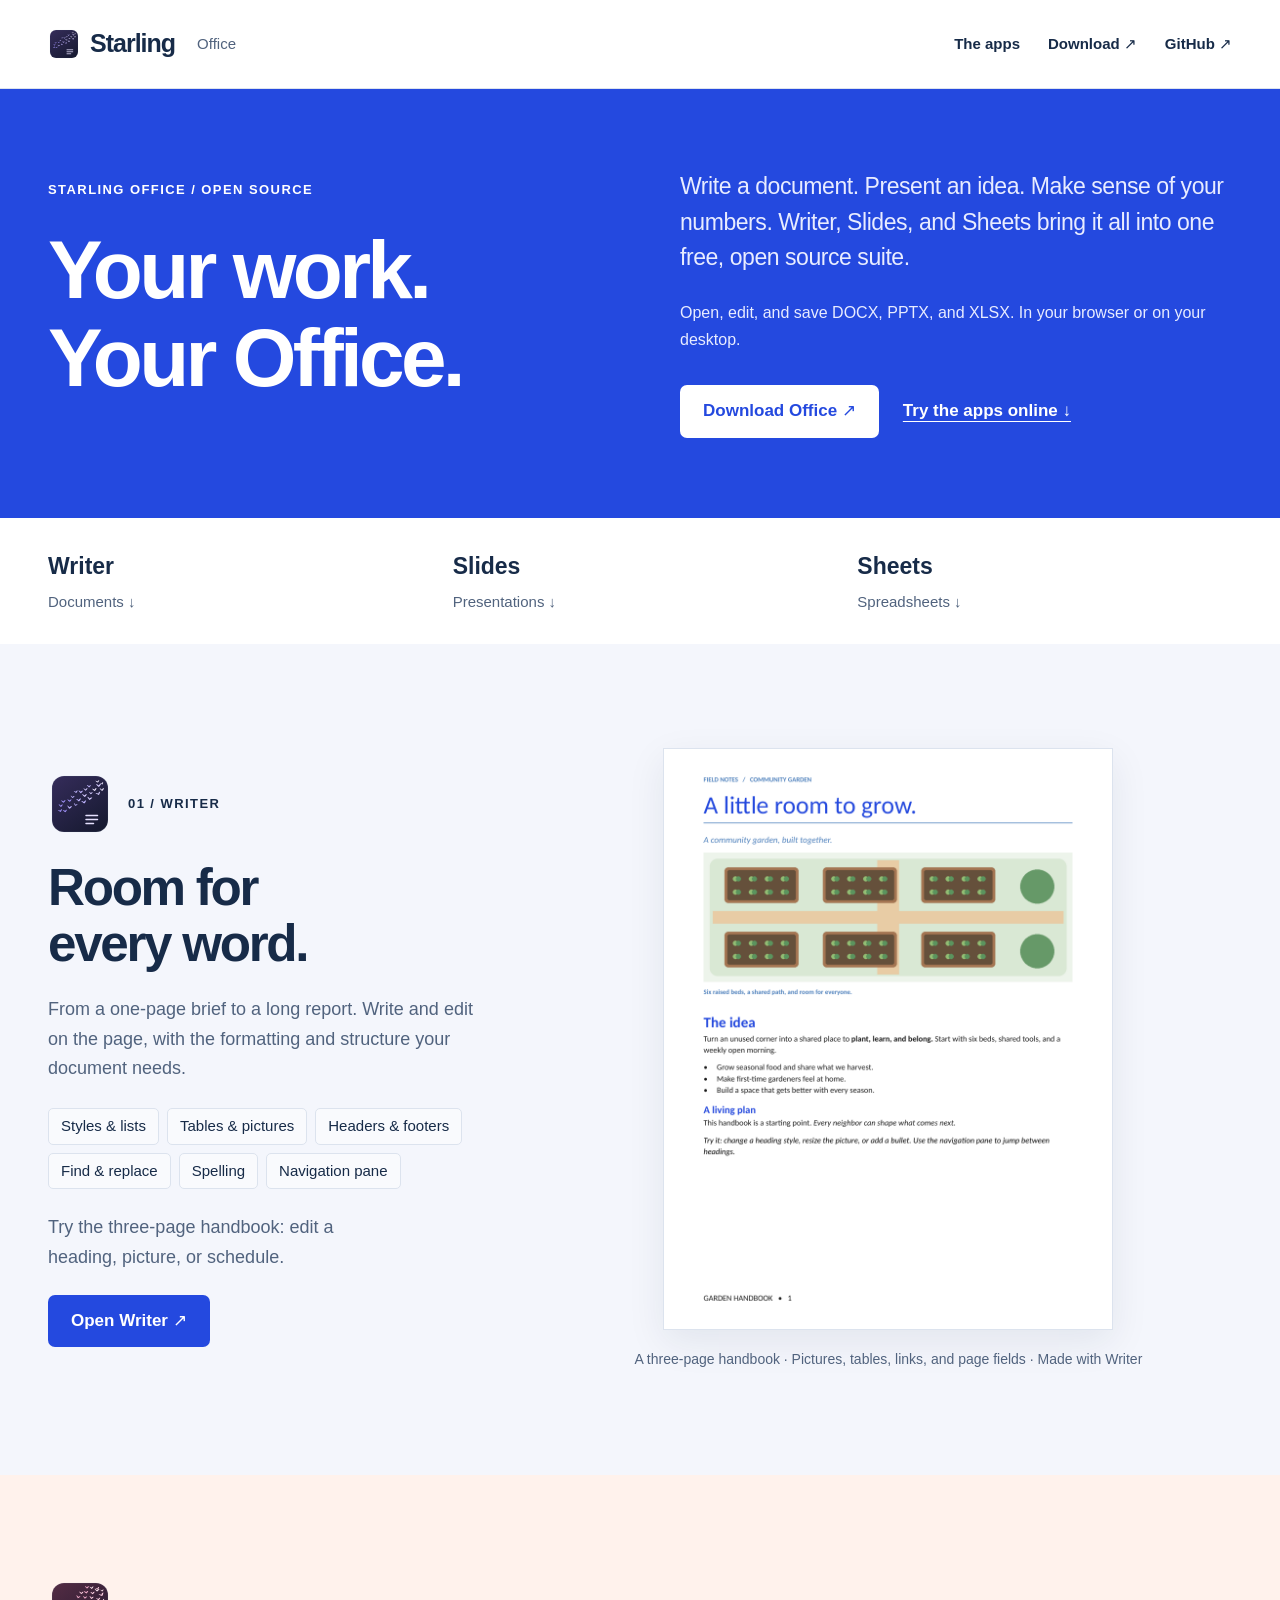
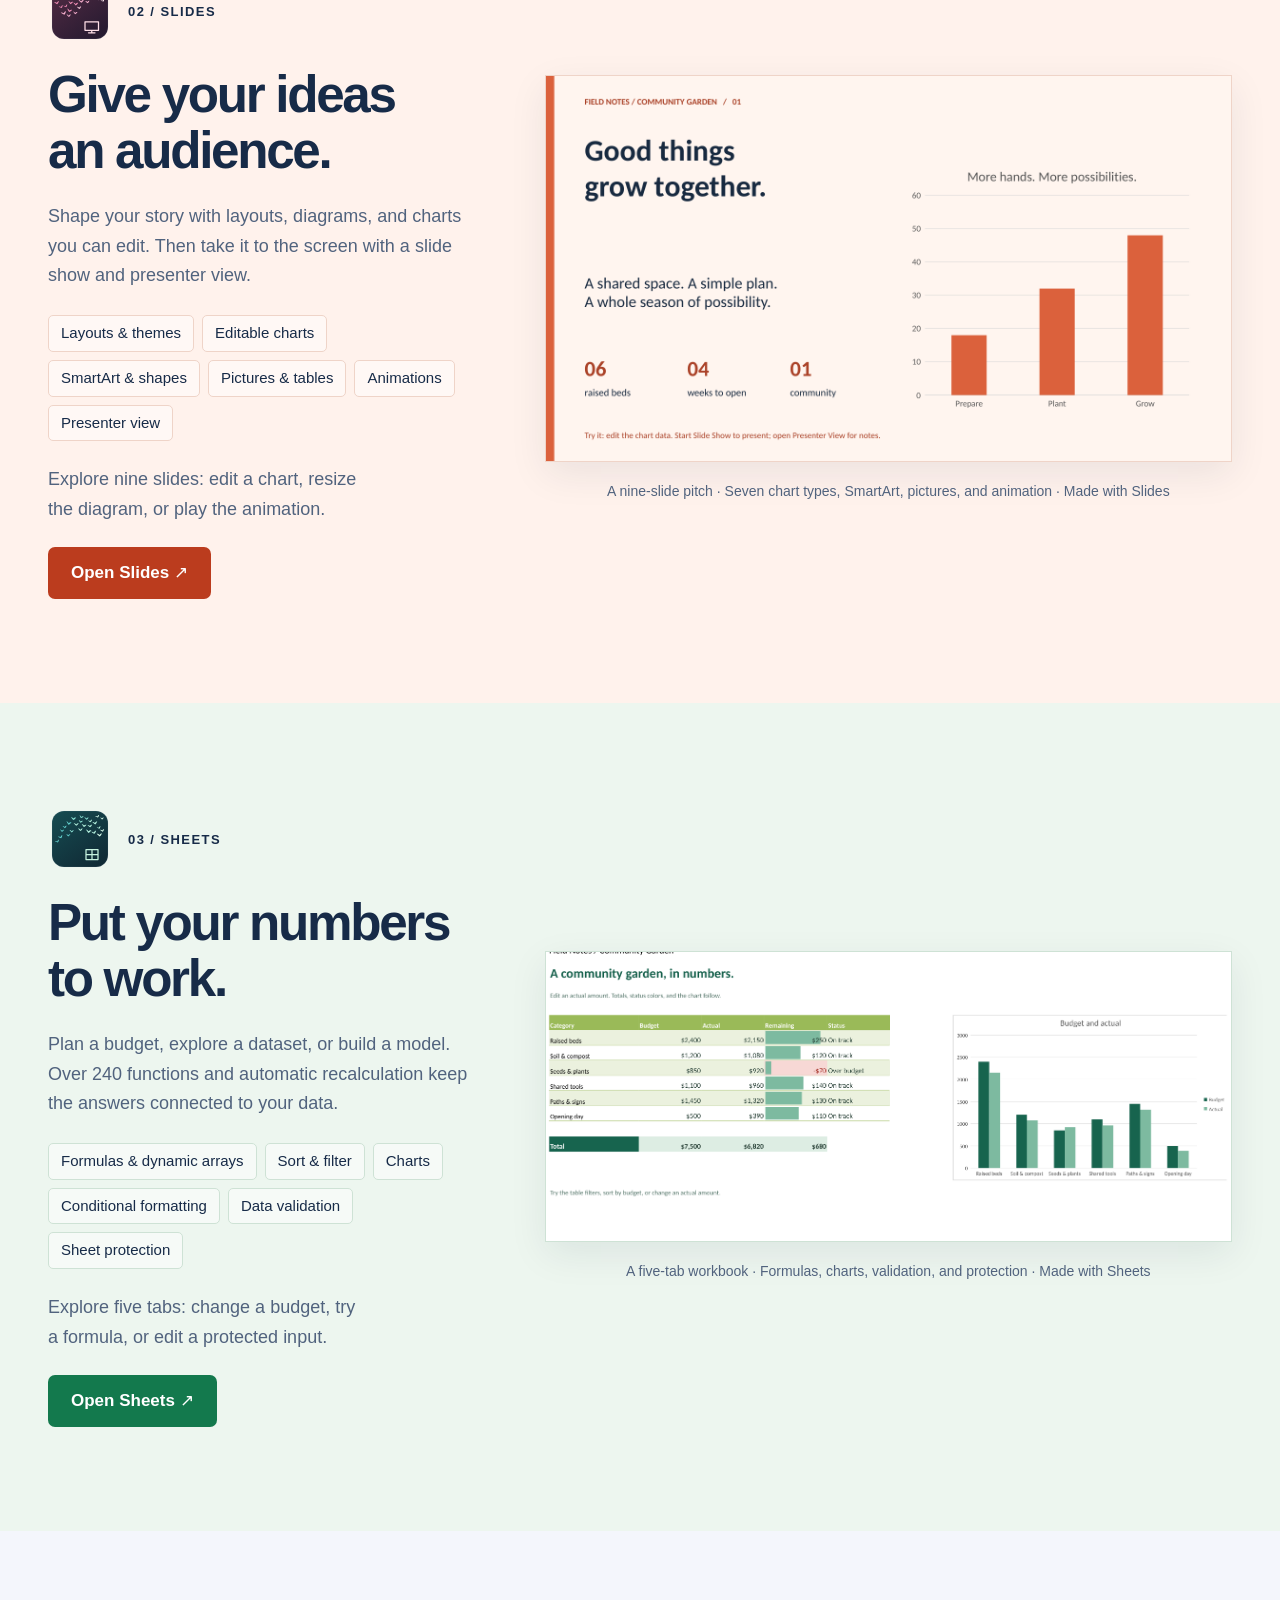
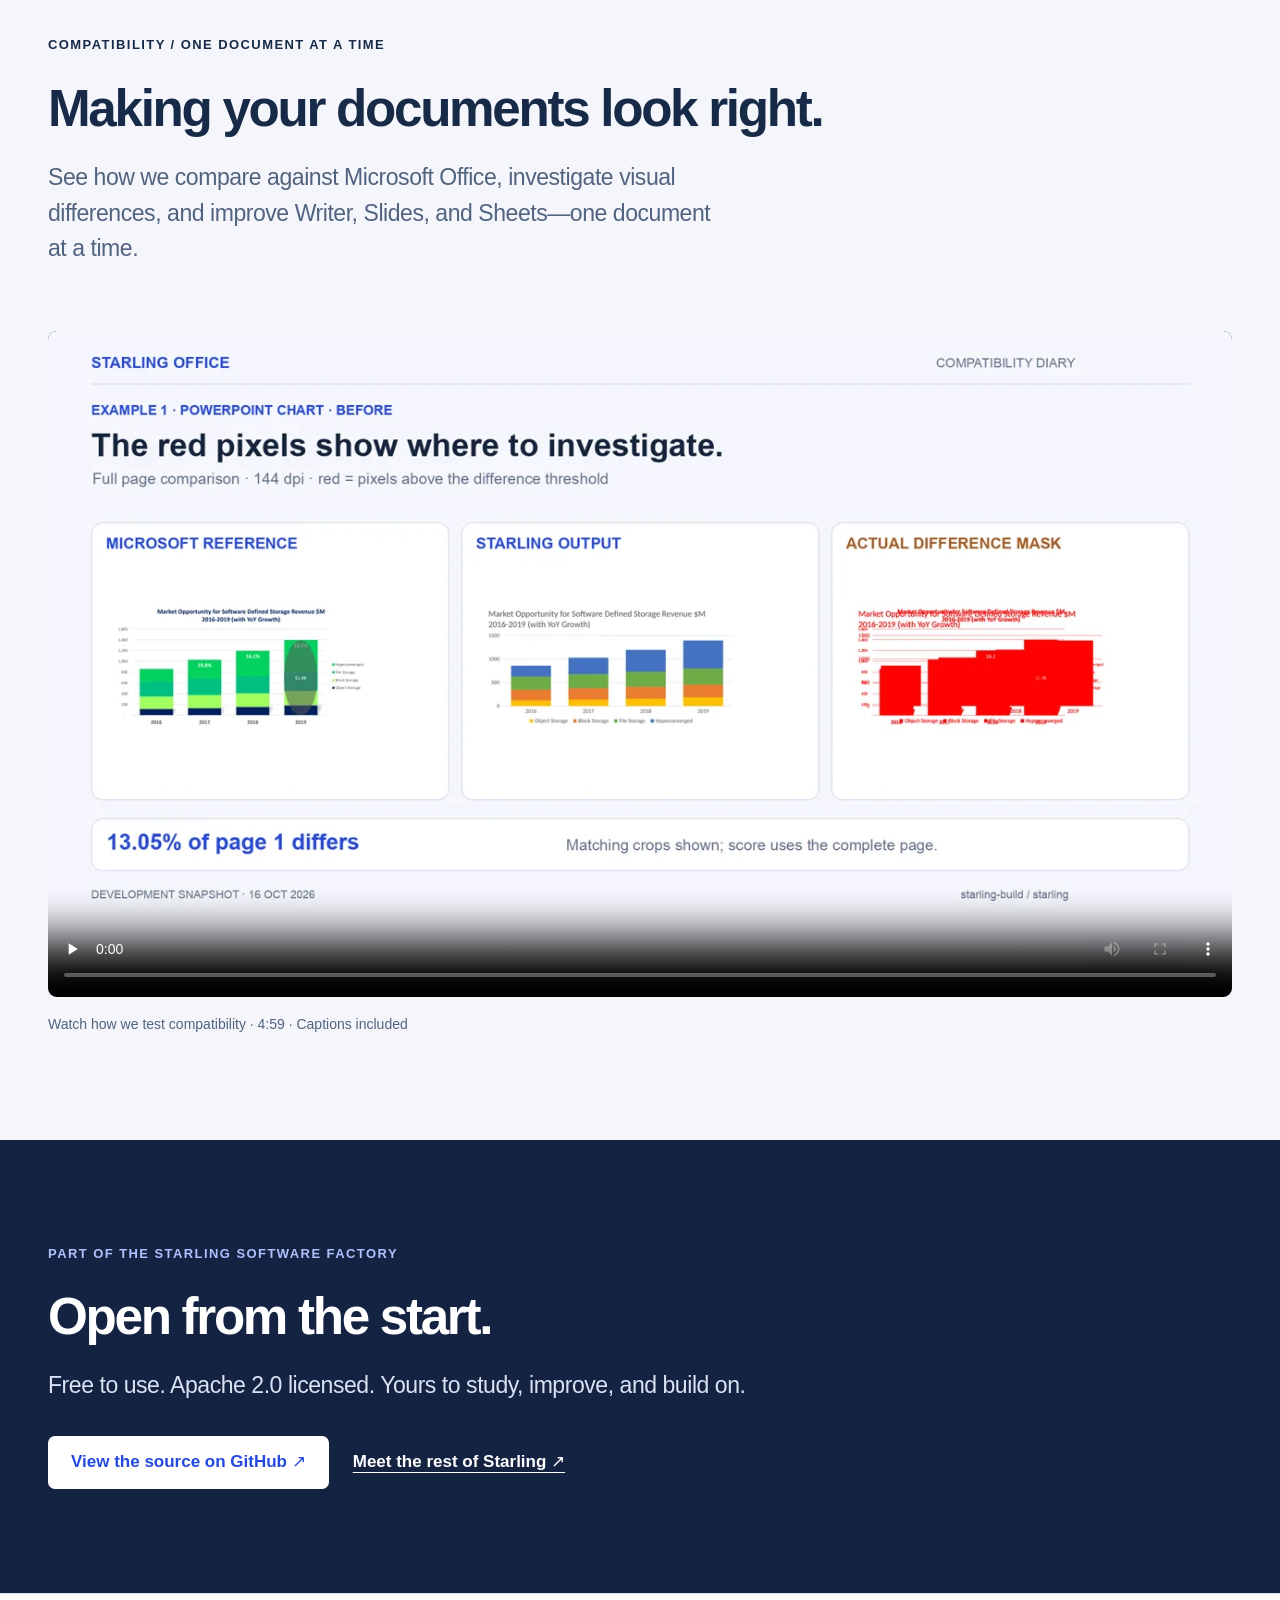
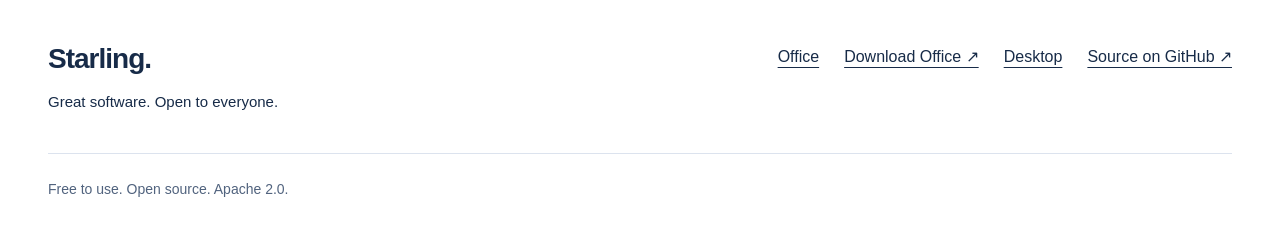
==== commit 0e7c7517: "site: publish Office compatibility walkthrough from starling 5a6aaeb4" ====
--- a/index.html
+++ b/index.html
@@ -28,7 +28,7 @@
       href="../img/office/starling-writer.svg?v=6b4af29d83e0"
       type="image/svg+xml"
     />
-    <link rel="stylesheet" href="../styles.css?v=a0f2c3fbfe18" />
+    <link rel="stylesheet" href="../styles.css?v=c56da97ba669" />
   </head>
   <body class="office-page">
     <a class="skip-link" href="#main">Skip to content</a>
@@ -232,6 +232,43 @@
           </figure>
         </div>
       </section>
+      <section class="section film-section office-film" id="compatibility" aria-labelledby="compatibility-title">
+        <div class="wrap">
+          <div class="section-heading">
+            <p class="eyebrow">COMPATIBILITY / ONE DOCUMENT AT A TIME</p>
+            <h2 id="compatibility-title">Making your documents look right.</h2>
+            <p class="lead">
+              See how we compare against Microsoft Office, investigate visual
+              differences, and improve Writer, Slides, and Sheets—one document
+              at a time.
+            </p>
+          </div>
+          <figure>
+            <video
+              controls
+              playsinline
+              preload="none"
+              width="1920"
+              height="1080"
+              poster="../video/office-compatibility-poster.webp?v=6efac595d1a6"
+              aria-label="How we test Microsoft Office compatibility, 4 minutes 59 seconds"
+              aria-describedby="compatibility-caption"
+            >
+              <source src="../video/office-compatibility.mp4?v=afd291193b03" type="video/mp4" />
+              <track
+                kind="captions"
+                src="../video/office-compatibility.vtt?v=0d297b538645"
+                srclang="en"
+                label="English"
+              />
+              <a href="../video/office-compatibility.mp4?v=afd291193b03">Watch the compatibility video</a>.
+            </video>
+            <figcaption class="fine" id="compatibility-caption">
+              Watch how we test compatibility · 4:59 · Captions included
+            </figcaption>
+          </figure>
+        </div>
+      </section>
       <section class="section open-banner">
         <div class="wrap">
           <p class="eyebrow">PART OF THE STARLING SOFTWARE FACTORY</p>
--- a/styles.css
+++ b/styles.css
@@ -684,6 +684,16 @@
 .film-section .fine {
   max-width: 950px;
 }
+.office-film {
+  background: #f4f6fc;
+}
+.office-film video {
+  aspect-ratio: 16 / 9;
+  background: #15233b;
+}
+.office-film figcaption {
+  margin-top: 16px;
+}
 .install-guide {
   background: #f1f5ed;
   padding: 36px;
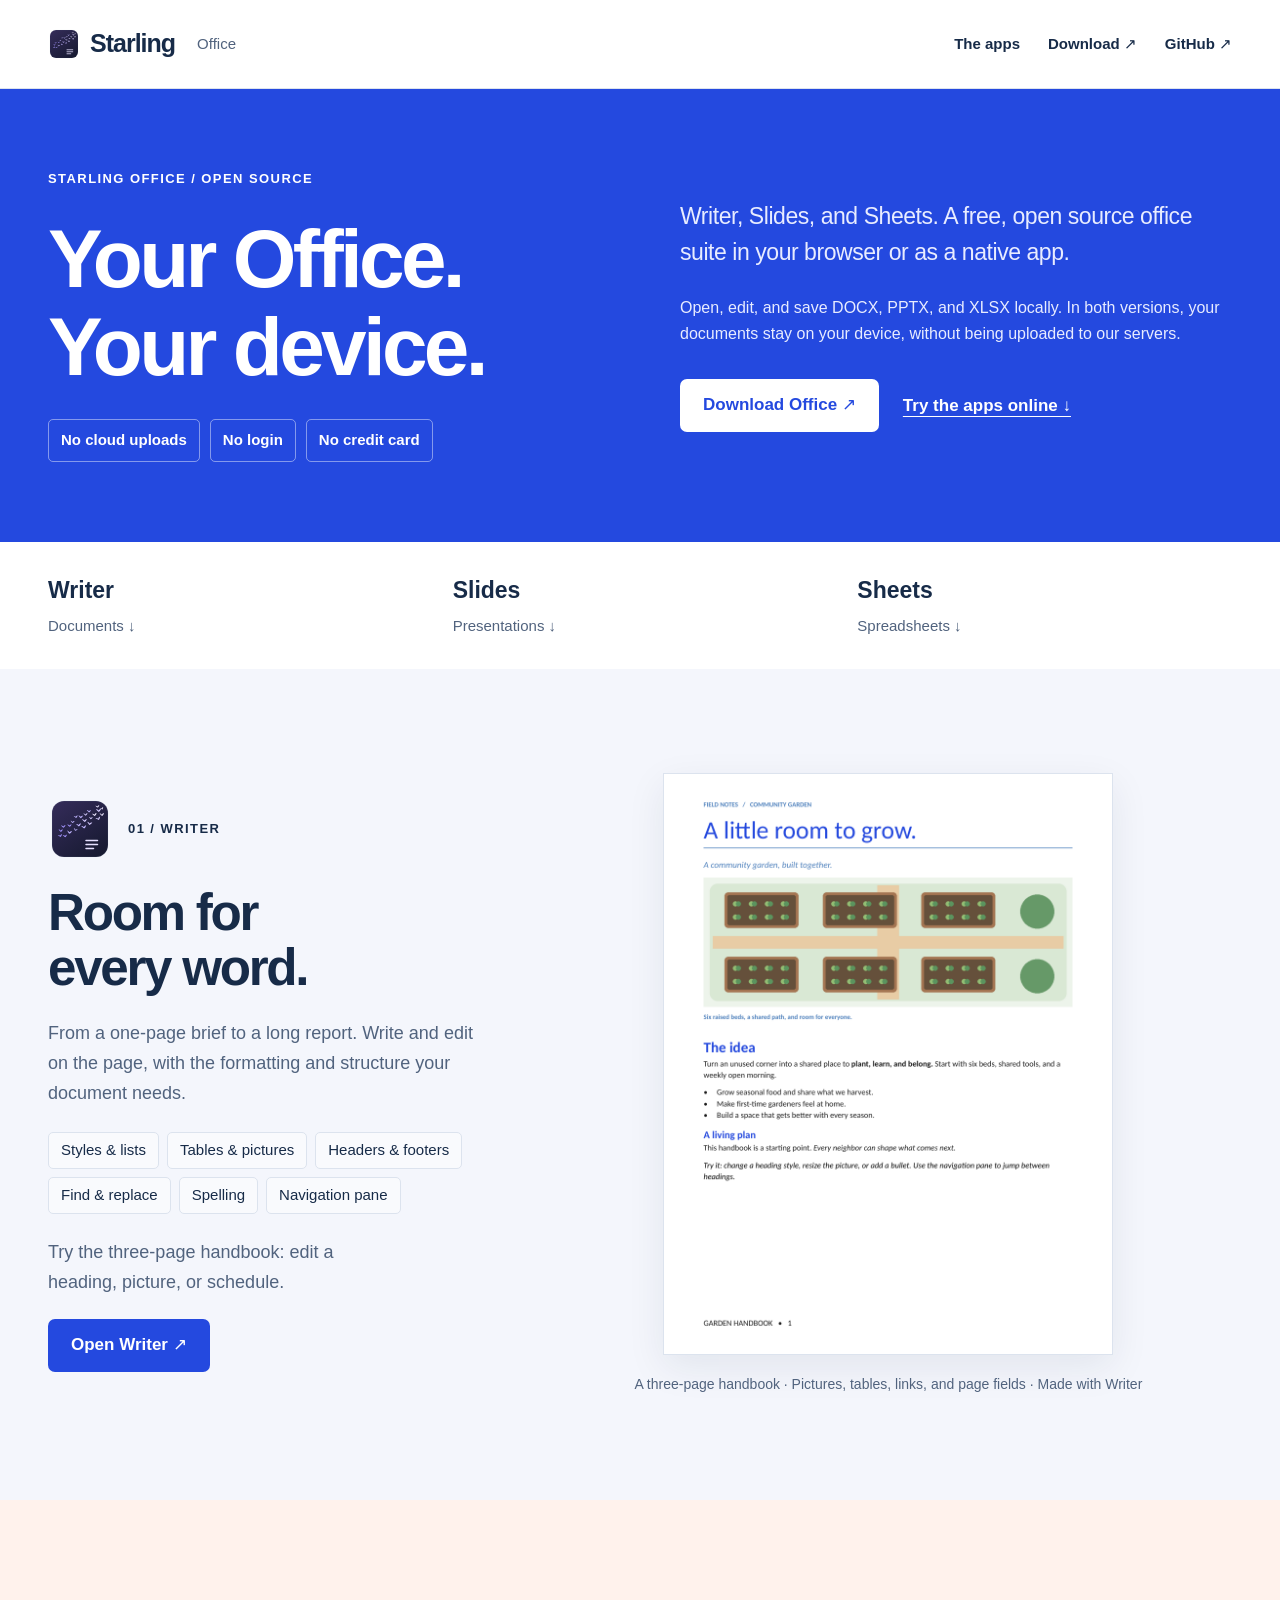
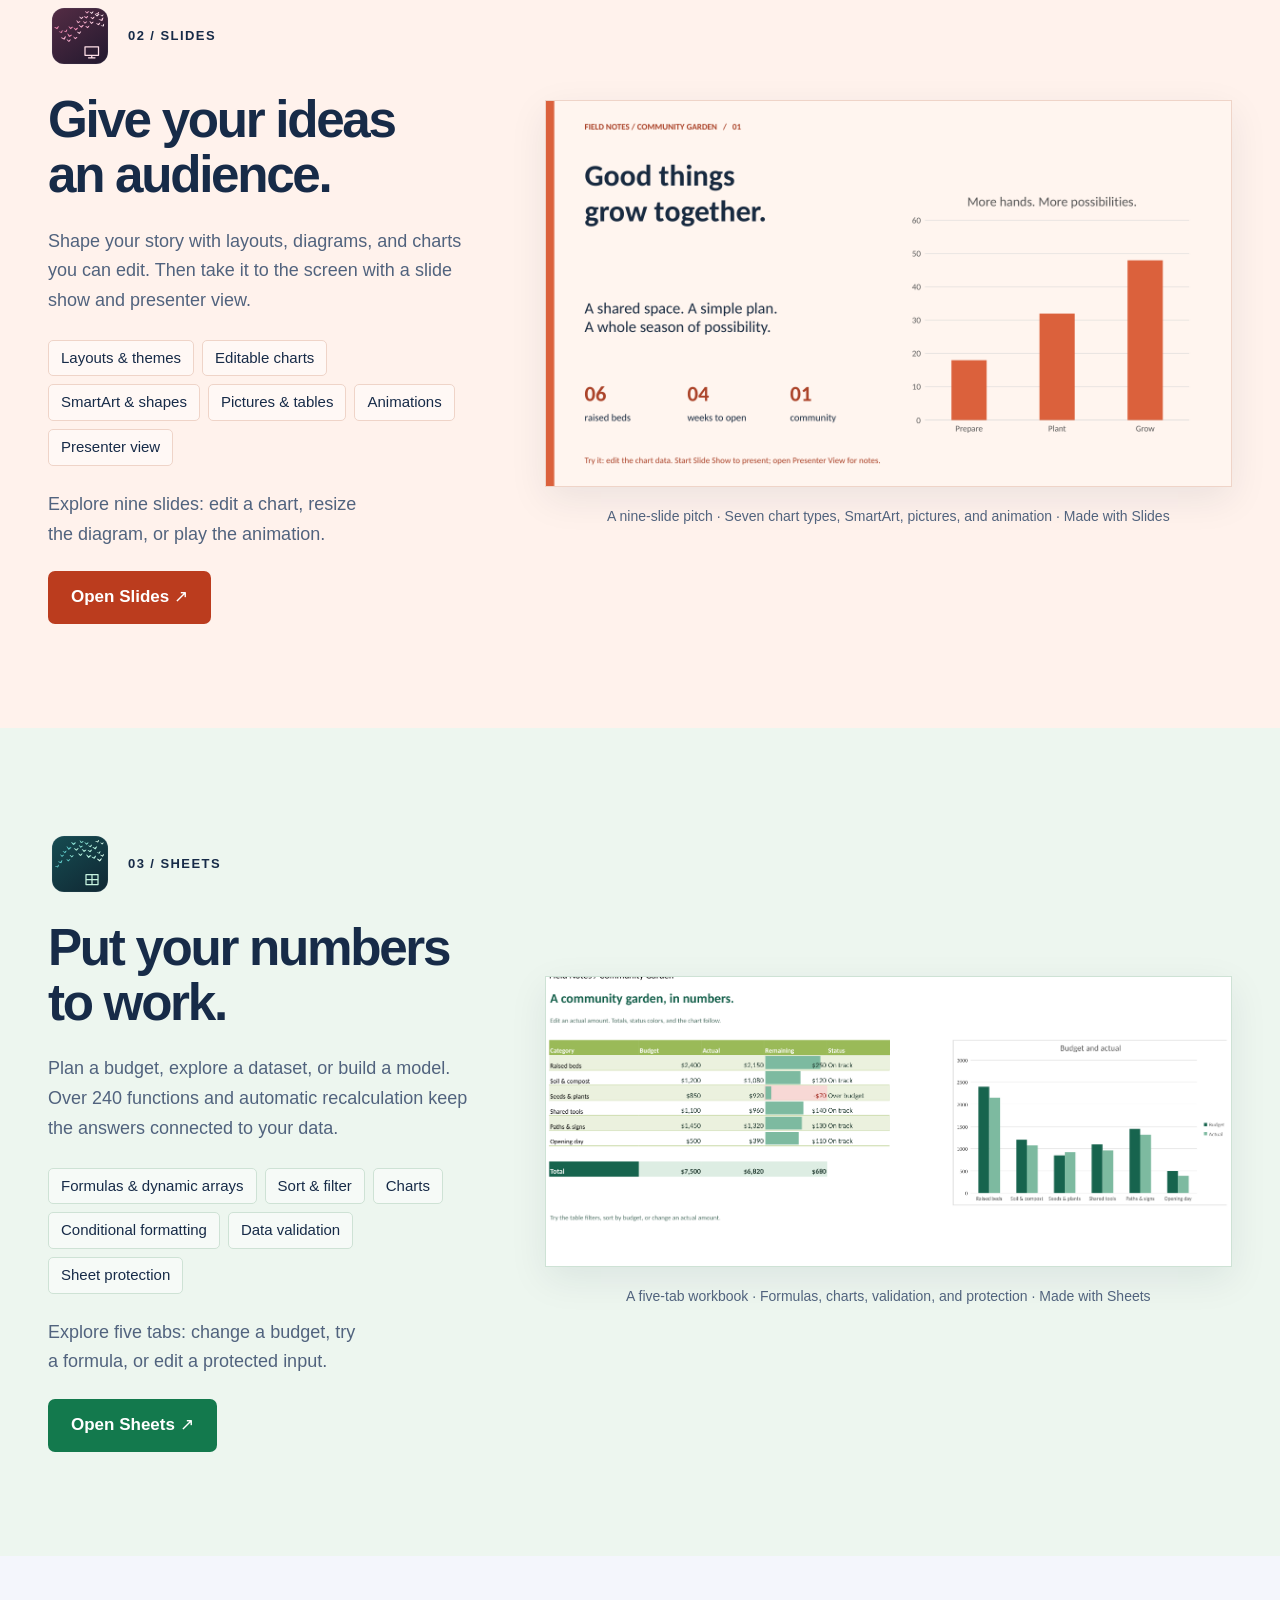
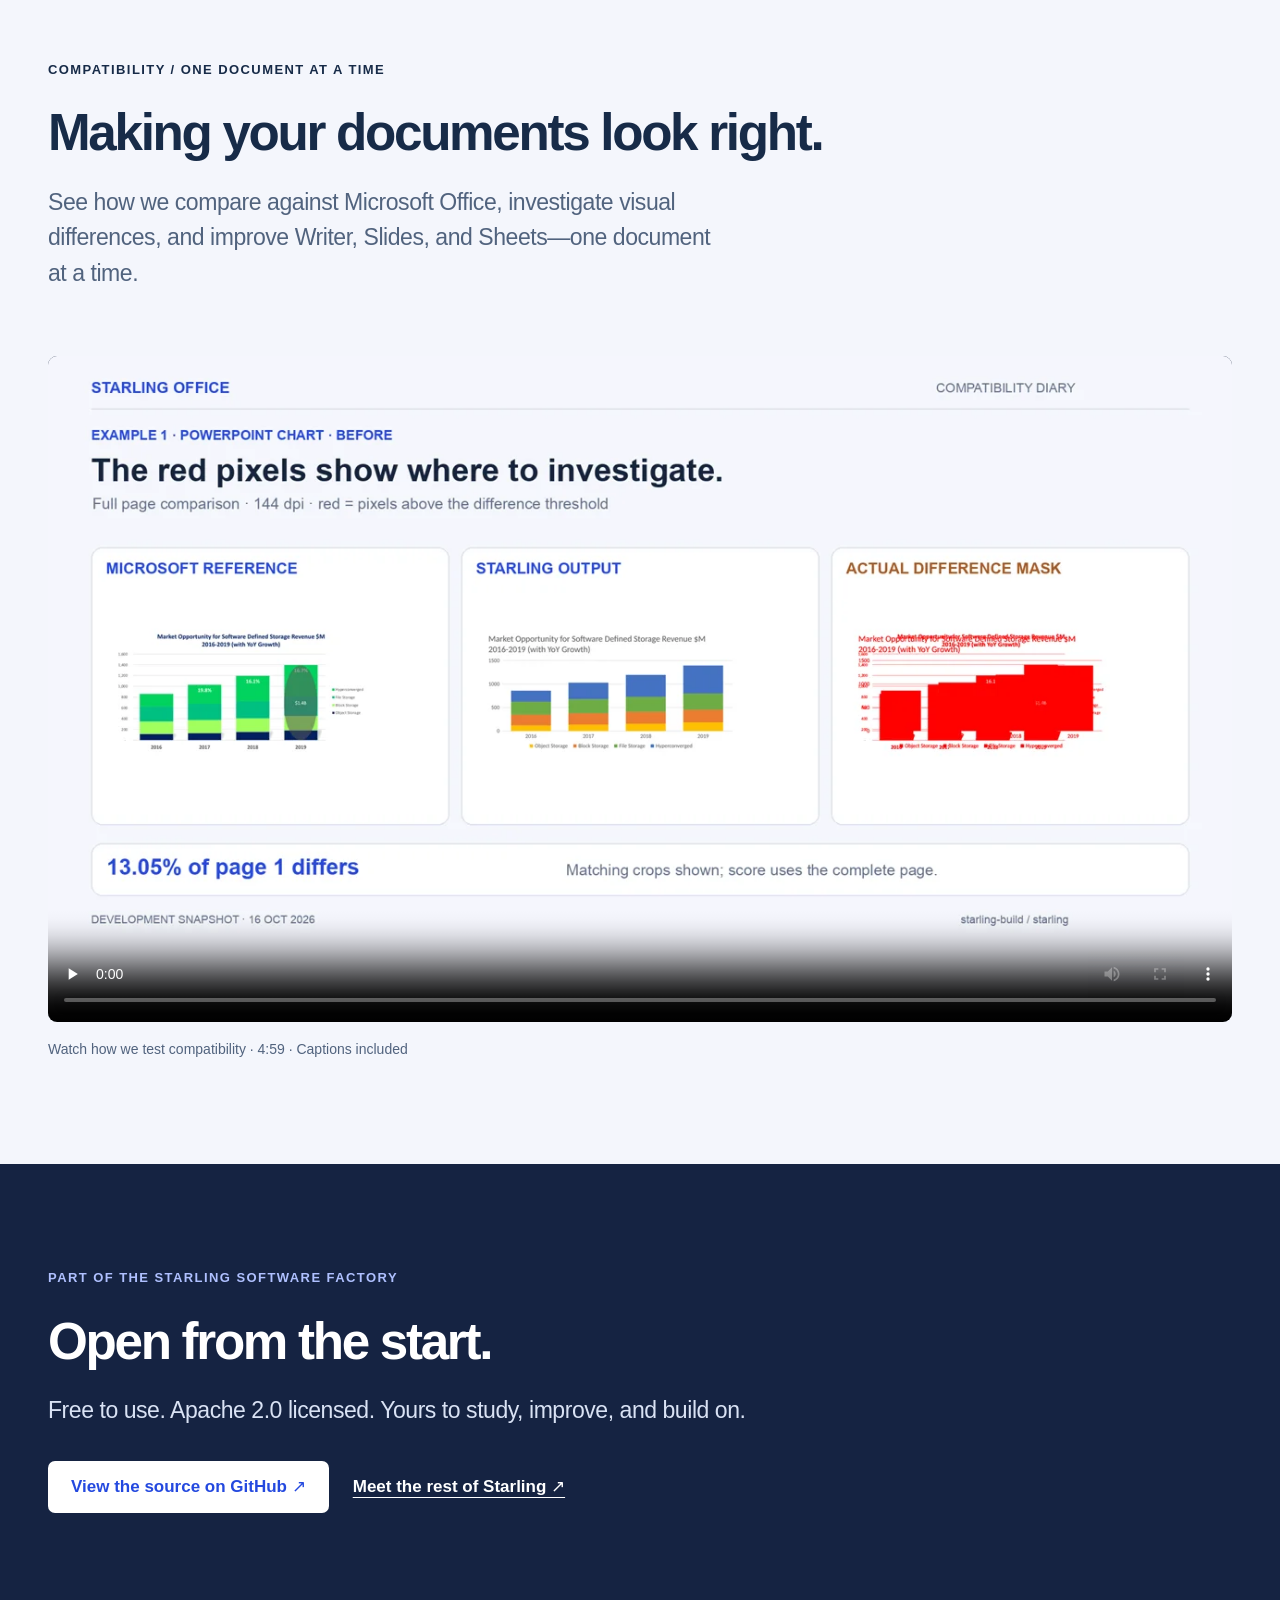
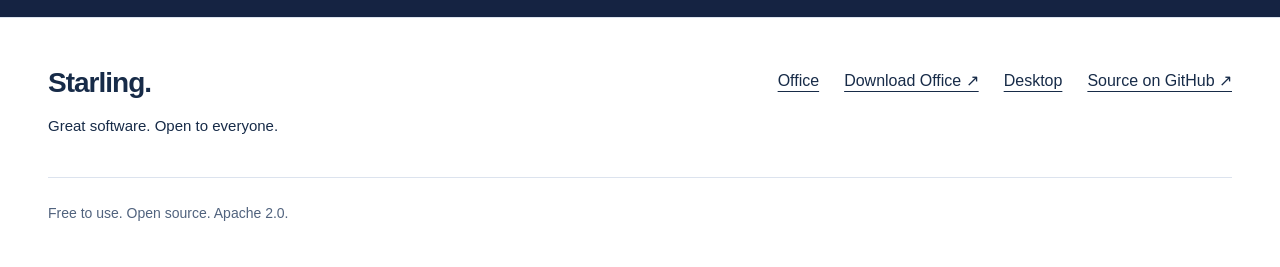
==== commit ff9743f9: "site: emphasize local editing without accounts or cloud uploads" ====
--- a/index.html
+++ b/index.html
@@ -6,7 +6,7 @@
     <title>Starling Office — Writer, Slides, and Sheets</title>
     <meta
       name="description"
-      content="A free, open source office suite for documents, presentations, and spreadsheets. Edit DOCX, PPTX, and XLSX with Writer, Slides, and Sheets. Try an editable example in your browser."
+      content="Free, open source Writer, Slides, and Sheets. Edit documents locally in your browser or the native app. No cloud uploads, no login, no credit card."
     />
     <link rel="canonical" href="https://openoffice.starling.build/" />
     <meta
@@ -15,7 +15,7 @@
     />
     <meta
       property="og:description"
-      content="Your work. Your Office. A free, open source suite for documents, presentations, and spreadsheets. Open an example and make it your own."
+      content="Your Office. Your device. Free document, presentation, and spreadsheet editing in your browser or the native app. No cloud uploads, no login, no credit card."
     />
     <meta property="og:type" content="website" />
     <meta property="og:url" content="https://openoffice.starling.build/" />
@@ -28,7 +28,7 @@
       href="../img/office/starling-writer.svg?v=6b4af29d83e0"
       type="image/svg+xml"
     />
-    <link rel="stylesheet" href="../styles.css?v=c56da97ba669" />
+    <link rel="stylesheet" href="../styles.css?v=90380bbd8c7a" />
   </head>
   <body class="office-page">
     <a class="skip-link" href="#main">Skip to content</a>
@@ -56,17 +56,22 @@
         <div class="wrap hero-grid">
           <div>
             <p class="eyebrow">STARLING OFFICE / OPEN SOURCE</p>
-            <h1>Your work.<br />Your Office.</h1>
+            <h1>Your Office.<br />Your device.</h1>
+            <ul class="office-promises" aria-label="Free and local, in the browser and native app">
+              <li>No cloud uploads</li>
+              <li>No login</li>
+              <li>No credit card</li>
+            </ul>
           </div>
           <div>
             <p class="lead">
-              Write a document. Present an idea. Make sense of your numbers.
-              Writer, Slides, and Sheets bring it all into one free, open source
-              suite.
+              Writer, Slides, and Sheets. A free, open source office suite
+              in your browser or as a native app.
             </p>
             <p class="hero-note">
-              Open, edit, and save DOCX, PPTX, and XLSX. In your browser or on
-              your desktop.
+              Open, edit, and save DOCX, PPTX, and XLSX locally. In both versions,
+              your documents stay on your device, without being uploaded to our
+              servers.
             </p>
             <div class="actions">
               <a class="button button-light" href="download.html"
--- a/styles.css
+++ b/styles.css
@@ -491,6 +491,22 @@
   color: var(--ink);
   background: #fff;
 }
+.office-promises {
+  display: flex;
+  flex-wrap: wrap;
+  gap: 10px;
+  list-style: none;
+  padding: 0;
+  margin: 28px 0 0;
+}
+.office-promises li {
+  padding: 8px 12px;
+  border: 1px solid #ffffff70;
+  border-radius: 5px;
+  font-size: 15px;
+  font-weight: 600;
+  color: #fff;
+}
 .app-heading {
   display: flex;
   align-items: center;
